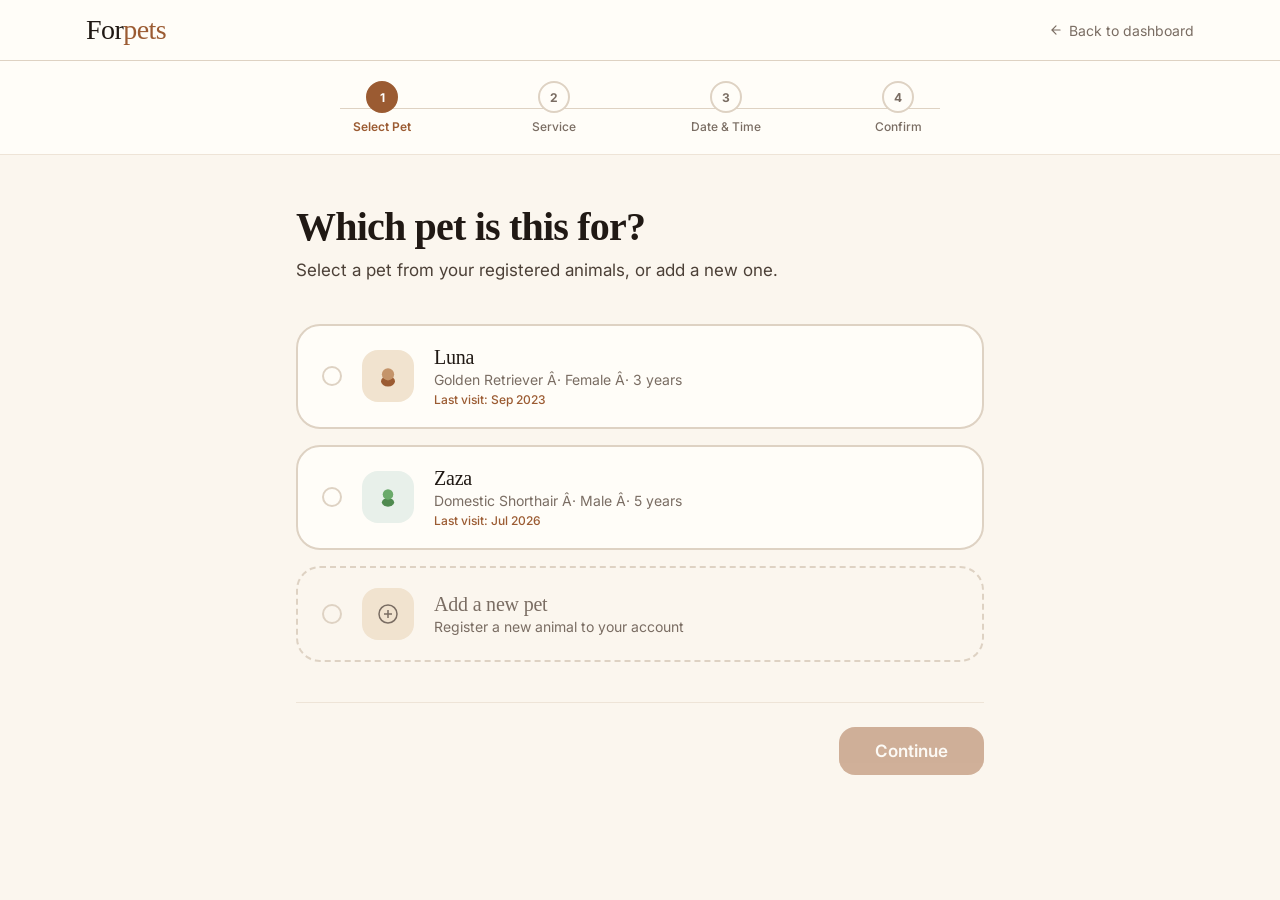
==== book-appointment.html @ e4086c1c "Initial Forpets design pulled via MCP Co-Authored-By: Claude Sonnet 4.6 <noreply@anthropic.com>" ====
﻿<!doctype html>
<html lang="en">
<head>
<meta charset="UTF-8">
<meta name="viewport" content="width=device-width, initial-scale=1.0">
<title>Book Appointment â€” Forpets</title>
<link href="https://fonts.googleapis.com/css2?family=Inter:wght@400;500;600&display=swap" rel="stylesheet">
<style>
:root {
  --bg: #fbf6ee;
  --surface: #fffdf8;
  --surface-warm: #f1e3cf;
  --fg: #201914;
  --fg-2: #4c4037;
  --muted: #7a6d63;
  --border: #ded2c3;
  --border-soft: #eee4d7;
  --accent: #9b5b32;
  --accent-on: #ffffff;
  --accent-hover: #8a4f29;
  --success: #4f8a4f;
  --warn: #c9822f;
  --font-display: Georgia, "Times New Roman", serif;
  --font-body: Inter, system-ui, sans-serif;
  --text-xs: 12px;
  --text-sm: 14px;
  --text-base: 17px;
  --text-lg: 20px;
  --text-xl: 28px;
  --radius-sm: 10px;
  --radius-md: 16px;
  --radius-lg: 24px;
  --radius-pill: 9999px;
  --space-1: 4px;
  --space-2: 8px;
  --space-3: 12px;
  --space-4: 16px;
  --space-5: 20px;
  --space-6: 24px;
  --space-8: 32px;
  --elev-raised: 0 20px 52px rgba(32,25,20,0.12);
}
*, *::before, *::after { box-sizing: border-box; margin: 0; padding: 0; }
body {
  font-family: var(--font-body);
  font-size: var(--text-base);
  color: var(--fg);
  background: var(--bg);
  min-height: 100vh;
}
/* APP NAV */
.app-nav { background: var(--surface); border-bottom: 1px solid var(--border); position: sticky; top: 0; z-index: 50; }
.nav-inner { max-width: 1180px; margin: 0 auto; padding: 0 36px; height: 60px; display: flex; align-items: center; justify-content: space-between; gap: 32px; }
.nav-logo { font-family: var(--font-display); font-size: var(--text-xl); color: var(--fg); text-decoration: none; letter-spacing: -0.02em; }
.nav-logo span { color: var(--accent); }
.nav-back { font-size: var(--text-sm); color: var(--muted); text-decoration: none; display: flex; align-items: center; gap: 6px; transition: color 150ms; }
.nav-back:hover { color: var(--accent); }

/* PROGRESS */
.progress-bar {
  background: var(--surface);
  border-bottom: 1px solid var(--border-soft);
  padding: 0;
}
.progress-inner {
  max-width: 760px;
  margin: 0 auto;
  padding: 20px 36px;
  display: flex;
  align-items: center;
  gap: 0;
  position: relative;
}
.progress-line {
  position: absolute;
  top: 50%;
  left: 80px;
  right: 80px;
  height: 1px;
  background: var(--border);
  z-index: 0;
}
.step-item {
  display: flex;
  flex-direction: column;
  align-items: center;
  gap: 6px;
  flex: 1;
  position: relative;
  z-index: 1;
}
.step-circle {
  width: 32px;
  height: 32px;
  border-radius: 50%;
  display: flex;
  align-items: center;
  justify-content: center;
  font-size: var(--text-xs);
  font-weight: 700;
  border: 2px solid var(--border);
  background: var(--surface);
  color: var(--muted);
  transition: 240ms;
}
.step-item.active .step-circle { border-color: var(--accent); background: var(--accent); color: white; }
.step-item.done .step-circle { border-color: var(--success); background: var(--success); color: white; }
.step-label { font-size: var(--text-xs); color: var(--muted); font-weight: 500; text-align: center; }
.step-item.active .step-label { color: var(--accent); font-weight: 600; }
.step-item.done .step-label { color: var(--success); }

/* MAIN */
.booking-main {
  max-width: 760px;
  margin: 0 auto;
  padding: 48px 36px 80px;
}
.step-heading {
  font-family: var(--font-display);
  font-size: clamp(26px, 3.5vw, 40px);
  color: var(--fg);
  letter-spacing: -0.02em;
  margin-bottom: var(--space-2);
}
.step-sub {
  font-size: var(--text-base);
  color: var(--fg-2);
  margin-bottom: 40px;
  line-height: 1.5;
}

/* STEP PANELS */
.step-panel { display: none; }
.step-panel.active { display: block; }

/* RADIO CARDS */
.radio-grid { display: grid; gap: var(--space-4); }
.radio-grid-2 { grid-template-columns: 1fr 1fr; }
.radio-grid-1 { grid-template-columns: 1fr; }
.radio-card {
  display: flex;
  align-items: center;
  gap: var(--space-5);
  padding: var(--space-5) var(--space-6);
  background: var(--surface);
  border: 2px solid var(--border);
  border-radius: var(--radius-lg);
  cursor: pointer;
  transition: border-color 200ms, box-shadow 200ms;
  position: relative;
}
.radio-card:hover { border-color: var(--accent); }
.radio-card.selected { border-color: var(--accent); background: rgba(155,91,50,0.04); }
.radio-card input[type="radio"] {
  position: absolute;
  opacity: 0;
  pointer-events: none;
}
.radio-indicator {
  width: 20px;
  height: 20px;
  border-radius: 50%;
  border: 2px solid var(--border);
  flex-shrink: 0;
  display: flex;
  align-items: center;
  justify-content: center;
  transition: border-color 200ms;
}
.radio-card.selected .radio-indicator { border-color: var(--accent); }
.radio-inner-dot {
  width: 10px;
  height: 10px;
  border-radius: 50%;
  background: var(--accent);
  opacity: 0;
  transition: opacity 200ms;
}
.radio-card.selected .radio-inner-dot { opacity: 1; }
.radio-card-icon {
  width: 52px;
  height: 52px;
  background: var(--surface-warm);
  border-radius: var(--radius-md);
  display: flex;
  align-items: center;
  justify-content: center;
  flex-shrink: 0;
}
.radio-card-content { flex: 1; }
.radio-card-name { font-family: var(--font-display); font-size: var(--text-lg); color: var(--fg); letter-spacing: -0.01em; margin-bottom: 2px; }
.radio-card-desc { font-size: var(--text-sm); color: var(--muted); }
.radio-card-meta { font-size: var(--text-xs); color: var(--accent); font-weight: 500; margin-top: 4px; }

/* DATE PICKER */
.date-grid {
  display: grid;
  grid-template-columns: 1fr 1fr;
  gap: 32px;
  margin-bottom: 32px;
}
.date-picker-section label {
  display: block;
  font-size: var(--text-sm);
  font-weight: 500;
  color: var(--fg-2);
  margin-bottom: var(--space-3);
}
.date-input {
  width: 100%;
  background: var(--surface);
  border: 1px solid var(--border);
  border-radius: var(--radius-sm);
  padding: 12px 16px;
  font-family: var(--font-body);
  font-size: var(--text-base);
  color: var(--fg);
  outline: none;
  transition: border-color 150ms;
}
.date-input:focus { border-color: var(--accent); box-shadow: 0 0 0 3px rgba(155,91,50,0.12); }
.time-slots-label {
  font-size: var(--text-sm);
  font-weight: 500;
  color: var(--fg-2);
  margin-bottom: var(--space-4);
}
.time-slots {
  display: grid;
  grid-template-columns: repeat(4, 1fr);
  gap: var(--space-3);
  margin-bottom: 16px;
}
.time-slot {
  padding: 10px;
  background: var(--surface);
  border: 1px solid var(--border);
  border-radius: var(--radius-sm);
  text-align: center;
  font-size: var(--text-sm);
  font-weight: 500;
  color: var(--fg-2);
  cursor: pointer;
  transition: border-color 200ms, background 200ms, color 200ms;
}
.time-slot:hover { border-color: var(--accent); color: var(--accent); }
.time-slot.selected { border-color: var(--accent); background: var(--accent); color: white; }
.time-slot.unavailable { opacity: 0.35; cursor: not-allowed; background: var(--bg); }
.availability-note {
  font-size: var(--text-xs);
  color: var(--muted);
  display: flex;
  align-items: center;
  gap: 6px;
}

/* CONFIRM */
.confirm-card {
  background: var(--surface);
  border: 1px solid var(--border);
  border-radius: var(--radius-lg);
  overflow: hidden;
  margin-bottom: 32px;
}
.confirm-header {
  background: var(--surface-warm);
  padding: 20px 28px;
  border-bottom: 1px solid var(--border-soft);
}
.confirm-header-title {
  font-family: var(--font-display);
  font-size: var(--text-xl);
  color: var(--fg);
  letter-spacing: -0.015em;
}
.confirm-rows { padding: 0; }
.confirm-row {
  display: flex;
  align-items: center;
  gap: 16px;
  padding: 16px 28px;
  border-bottom: 1px solid var(--border-soft);
}
.confirm-row:last-child { border-bottom: none; }
.confirm-row-label { font-size: var(--text-sm); color: var(--muted); min-width: 120px; }
.confirm-row-value { font-size: var(--text-sm); font-weight: 500; color: var(--fg); }
.confirm-notice {
  font-size: var(--text-sm);
  color: var(--fg-2);
  background: rgba(201,130,47,0.08);
  border: 1px solid rgba(201,130,47,0.25);
  border-radius: var(--radius-md);
  padding: var(--space-5);
  margin-bottom: 32px;
  line-height: 1.6;
}
.confirm-notice strong { color: var(--warn); }

/* ACTIONS */
.step-actions {
  display: flex;
  align-items: center;
  justify-content: space-between;
  margin-top: 40px;
  padding-top: 24px;
  border-top: 1px solid var(--border-soft);
  gap: var(--space-4);
}
.btn-back {
  font-family: var(--font-body);
  font-size: var(--text-sm);
  font-weight: 500;
  color: var(--fg-2);
  background: none;
  border: 1px solid var(--border);
  border-radius: var(--radius-md);
  padding: 12px 24px;
  cursor: pointer;
  transition: border-color 150ms, color 150ms;
}
.btn-back:hover { border-color: var(--accent); color: var(--accent); }
.btn-next {
  font-family: var(--font-body);
  font-size: var(--text-base);
  font-weight: 600;
  color: var(--accent-on);
  background: var(--accent);
  border: none;
  border-radius: var(--radius-md);
  padding: 14px 36px;
  cursor: pointer;
  transition: background 150ms;
}
.btn-next:hover { background: var(--accent-hover); }
.btn-next:disabled { opacity: 0.45; cursor: not-allowed; background: var(--accent); }

/* SUCCESS */
.success-state {
  text-align: center;
  padding: 60px 0;
}
.success-icon {
  width: 72px;
  height: 72px;
  background: rgba(79,138,79,0.12);
  border-radius: 50%;
  display: flex;
  align-items: center;
  justify-content: center;
  margin: 0 auto 24px;
  color: var(--success);
}
.success-title {
  font-family: var(--font-display);
  font-size: clamp(28px, 4vw, 44px);
  color: var(--fg);
  letter-spacing: -0.02em;
  margin-bottom: var(--space-4);
}
.success-sub { font-size: var(--text-base); color: var(--fg-2); margin-bottom: 40px; max-width: 420px; margin-left: auto; margin-right: auto; }
.success-actions { display: flex; gap: 16px; justify-content: center; flex-wrap: wrap; }
.btn-secondary { font-family: var(--font-body); font-size: var(--text-sm); font-weight: 600; color: var(--accent-on); background: var(--accent); border: none; border-radius: var(--radius-md); padding: 12px 24px; cursor: pointer; text-decoration: none; }
.btn-outline { font-family: var(--font-body); font-size: var(--text-sm); font-weight: 500; color: var(--fg); background: none; border: 1px solid var(--border); border-radius: var(--radius-md); padding: 11px 24px; cursor: pointer; text-decoration: none; }

@media (max-width: 639px) {
  .booking-main { padding: 32px 16px 64px; }
  .nav-inner { padding: 0 16px; }
  .progress-inner { padding: 16px; }
  .step-label { display: none; }
  .radio-grid-2 { grid-template-columns: 1fr; }
  .date-grid { grid-template-columns: 1fr; }
  .time-slots { grid-template-columns: repeat(3, 1fr); }
  .step-actions { flex-direction: column-reverse; }
  .btn-next, .btn-back { width: 100%; text-align: center; }
}
</style>
</head>
<body>

<nav class="app-nav">
  <div class="nav-inner">
    <a href="home.html" class="nav-logo">For<span>pets</span></a>
    <a href="dashboard-owner.html" class="nav-back">
      <svg width="14" height="14" viewBox="0 0 24 24" fill="none" stroke="currentColor" stroke-width="2" stroke-linecap="round"><path d="M19 12H5M12 5l-7 7 7 7"/></svg>
      Back to dashboard
    </a>
  </div>
</nav>

<div class="progress-bar">
  <div class="progress-inner">
    <div class="progress-line"></div>
    <div class="step-item active" id="prog-1">
      <div class="step-circle">1</div>
      <span class="step-label">Select Pet</span>
    </div>
    <div class="step-item" id="prog-2">
      <div class="step-circle">2</div>
      <span class="step-label">Service</span>
    </div>
    <div class="step-item" id="prog-3">
      <div class="step-circle">3</div>
      <span class="step-label">Date & Time</span>
    </div>
    <div class="step-item" id="prog-4">
      <div class="step-circle">4</div>
      <span class="step-label">Confirm</span>
    </div>
  </div>
</div>

<div class="booking-main">

  <!-- STEP 1: SELECT PET -->
  <div class="step-panel active" id="step-1">
    <h1 class="step-heading">Which pet is this for?</h1>
    <p class="step-sub">Select a pet from your registered animals, or add a new one.</p>
    <div class="radio-grid radio-grid-1">
      <label class="radio-card" onclick="selectCard(this, 'pet')">
        <input type="radio" name="pet" value="luna">
        <div class="radio-indicator"><div class="radio-inner-dot"></div></div>
        <div class="radio-card-icon">
          <svg width="28" height="28" viewBox="0 0 64 64" fill="none">
            <ellipse cx="32" cy="44" rx="16" ry="12" fill="#9b5b32"/>
            <circle cx="32" cy="28" r="14" fill="#c4946a"/>
          </svg>
        </div>
        <div class="radio-card-content">
          <div class="radio-card-name">Luna</div>
          <div class="radio-card-desc">Golden Retriever Â· Female Â· 3 years</div>
          <div class="radio-card-meta">Last visit: Sep 2023</div>
        </div>
      </label>
      <label class="radio-card" onclick="selectCard(this, 'pet')">
        <input type="radio" name="pet" value="zaza">
        <div class="radio-indicator"><div class="radio-inner-dot"></div></div>
        <div class="radio-card-icon" style="background:#e8f0ea;">
          <svg width="28" height="28" viewBox="0 0 64 64" fill="none">
            <ellipse cx="32" cy="44" rx="14" ry="10" fill="#4f8a4f"/>
            <circle cx="32" cy="26" r="12" fill="#6aaa6a"/>
          </svg>
        </div>
        <div class="radio-card-content">
          <div class="radio-card-name">Zaza</div>
          <div class="radio-card-desc">Domestic Shorthair Â· Male Â· 5 years</div>
          <div class="radio-card-meta">Last visit: Jul 2026</div>
        </div>
      </label>
      <label class="radio-card" style="border-style:dashed;background:var(--bg);" onclick="selectCard(this, 'pet')">
        <input type="radio" name="pet" value="new">
        <div class="radio-indicator"><div class="radio-inner-dot"></div></div>
        <div class="radio-card-icon" style="background:var(--surface-warm);">
          <svg width="24" height="24" viewBox="0 0 24 24" fill="none" stroke="var(--muted)" stroke-width="1.5"><circle cx="12" cy="12" r="9"/><path d="M12 8v8M8 12h8"/></svg>
        </div>
        <div class="radio-card-content">
          <div class="radio-card-name" style="color:var(--muted);">Add a new pet</div>
          <div class="radio-card-desc">Register a new animal to your account</div>
        </div>
      </label>
    </div>
    <div class="step-actions">
      <span></span>
      <button class="btn-next" onclick="nextStep(1)" id="btn-next-1" disabled>Continue</button>
    </div>
  </div>

  <!-- STEP 2: SERVICE -->
  <div class="step-panel" id="step-2">
    <h1 class="step-heading">What type of appointment?</h1>
    <p class="step-sub">Choose a service. For emergencies, please call us directly â€” we do not take emergency bookings online.</p>
    <div class="radio-grid radio-grid-1">
      <label class="radio-card" onclick="selectCard(this, 'service')">
        <input type="radio" name="service" value="vaccine">
        <div class="radio-indicator"><div class="radio-inner-dot"></div></div>
        <div class="radio-card-icon">
          <svg width="24" height="24" viewBox="0 0 24 24" fill="none" stroke="var(--accent)" stroke-width="1.8" stroke-linecap="round">
            <path d="M12 2v4M12 18v4M4.93 4.93l2.83 2.83M16.24 16.24l2.83 2.83M2 12h4M18 12h4"/><circle cx="12" cy="12" r="4"/>
          </svg>
        </div>
        <div class="radio-card-content">
          <div class="radio-card-name">Vaccine Appointment</div>
          <div class="radio-card-desc">Core vaccinations, boosters, and rabies renewal. Records saved to your pet's profile automatically.</div>
          <div class="radio-card-meta">Typically 20â€“30 min Â· Online booking available</div>
        </div>
      </label>
      <label class="radio-card" onclick="selectCard(this, 'service')">
        <input type="radio" name="service" value="surgery">
        <div class="radio-indicator"><div class="radio-inner-dot"></div></div>
        <div class="radio-card-icon">
          <svg width="24" height="24" viewBox="0 0 24 24" fill="none" stroke="var(--accent)" stroke-width="1.8" stroke-linecap="round">
            <path d="M19 14c1.49-1.46 3-3.21 3-5.5A5.5 5.5 0 0 0 16.5 3c-1.76 0-3 .5-4.5 2-1.5-1.5-2.74-2-4.5-2A5.5 5.5 0 0 0 2 8.5c0 2.3 1.5 4.05 3 5.5l7 7Z"/>
          </svg>
        </div>
        <div class="radio-card-content">
          <div class="radio-card-name">Surgery Consultation</div>
          <div class="radio-card-desc">Pre-operative assessment, second opinion, or elective surgery planning with our senior veterinarian.</div>
          <div class="radio-card-meta">Typically 45â€“60 min Â· Online booking available</div>
        </div>
      </label>
      <div class="radio-card" style="opacity:0.5;cursor:default;background:var(--bg);border-style:dashed;">
        <div class="radio-indicator" style="border-color:var(--border-soft)"></div>
        <div class="radio-card-icon" style="background:var(--surface-warm);">
          <svg width="24" height="24" viewBox="0 0 24 24" fill="none" stroke="var(--muted)" stroke-width="1.8"><path d="M22 16.92v3a2 2 0 0 1-2.18 2 19.79 19.79 0 0 1-8.63-3.07A19.5 19.5 0 0 1 4.15 12a19.79 19.79 0 0 1-3.07-8.67A2 2 0 0 1 3.06 2h3a2 2 0 0 1 2 1.72c.127.96.361 1.903.7 2.81a2 2 0 0 1-.45 2.11L7.09 9.91a16 16 0 0 0 6 6l1.27-1.27a2 2 0 0 1 2.11-.45c.907.339 1.85.573 2.81.7A2 2 0 0 1 21 16.92z"/></svg>
        </div>
        <div class="radio-card-content">
          <div class="radio-card-name" style="color:var(--muted)">Emergency â€” Phone Only</div>
          <div class="radio-card-desc">Emergency cases cannot be booked online. Please call +972-XX-XXX-XXXX directly.</div>
        </div>
      </div>
    </div>
    <div class="step-actions">
      <button class="btn-back" onclick="prevStep(2)">â† Back</button>
      <button class="btn-next" onclick="nextStep(2)" id="btn-next-2" disabled>Continue</button>
    </div>
  </div>

  <!-- STEP 3: DATE & TIME -->
  <div class="step-panel" id="step-3">
    <h1 class="step-heading">Choose a date and time</h1>
    <p class="step-sub">Available slots are shown in green. We're open Sundayâ€“Thursday and Saturday mornings.</p>
    <div class="date-grid">
      <div class="date-picker-section">
        <label for="appt-date">Preferred date</label>
        <input type="date" class="date-input" id="appt-date" min="2026-09-12" value="2026-09-15" onchange="updateSlots(this.value)">
      </div>
      <div class="date-picker-section">
        <label>Veterinarian preference</label>
        <select class="date-input" style="cursor:pointer;appearance:auto;">
          <option>No preference</option>
          <option>Dr. Hana Khalil</option>
          <option>Dr. Omar Barakat</option>
          <option>Dr. Laila Nassar</option>
        </select>
      </div>
    </div>
    <p class="time-slots-label">Available time slots â€” Monday, 15 Sep 2026</p>
    <div class="time-slots" id="time-slots">
      <div class="time-slot unavailable">08:00</div>
      <div class="time-slot" onclick="selectTime(this)">08:30</div>
      <div class="time-slot" onclick="selectTime(this)">09:00</div>
      <div class="time-slot unavailable">09:30</div>
      <div class="time-slot" onclick="selectTime(this)">10:00</div>
      <div class="time-slot" onclick="selectTime(this)">10:30</div>
      <div class="time-slot unavailable">11:00</div>
      <div class="time-slot" onclick="selectTime(this)">11:30</div>
      <div class="time-slot" onclick="selectTime(this)">12:00</div>
      <div class="time-slot unavailable">12:30</div>
      <div class="time-slot" onclick="selectTime(this)">14:00</div>
      <div class="time-slot" onclick="selectTime(this)">14:30</div>
      <div class="time-slot unavailable">15:00</div>
      <div class="time-slot" onclick="selectTime(this)">15:30</div>
      <div class="time-slot unavailable">16:00</div>
      <div class="time-slot" onclick="selectTime(this)">16:30</div>
    </div>
    <p class="availability-note">
      <svg width="12" height="12" viewBox="0 0 12 12" fill="none"><circle cx="6" cy="6" r="5" stroke="var(--muted)" stroke-width="1.5"/><path d="M6 4v3M6 8.5v.5" stroke="var(--muted)" stroke-width="1.5" stroke-linecap="round"/></svg>
      Grey slots are already booked. Slots shown for Dr. Hana Khalil. Select to reserve.
    </p>
    <div class="step-actions">
      <button class="btn-back" onclick="prevStep(3)">â† Back</button>
      <button class="btn-next" onclick="nextStep(3)" id="btn-next-3" disabled>Continue</button>
    </div>
  </div>

  <!-- STEP 4: CONFIRM -->
  <div class="step-panel" id="step-4">
    <h1 class="step-heading">Confirm your booking</h1>
    <p class="step-sub">Please review the details below. A confirmation will be sent to your email.</p>
    <div class="confirm-card">
      <div class="confirm-header">
        <div class="confirm-header-title" id="confirm-service-title">Vaccine Appointment</div>
      </div>
      <div class="confirm-rows">
        <div class="confirm-row"><span class="confirm-row-label">Pet</span><span class="confirm-row-value" id="confirm-pet">Luna â€” Golden Retriever</span></div>
        <div class="confirm-row"><span class="confirm-row-label">Service</span><span class="confirm-row-value" id="confirm-service">Vaccine Appointment</span></div>
        <div class="confirm-row"><span class="confirm-row-label">Date</span><span class="confirm-row-value" id="confirm-date">Monday, 15 Sep 2026</span></div>
        <div class="confirm-row"><span class="confirm-row-label">Time</span><span class="confirm-row-value" id="confirm-time">â€”</span></div>
        <div class="confirm-row"><span class="confirm-row-label">Veterinarian</span><span class="confirm-row-value">Dr. Hana Khalil</span></div>
        <div class="confirm-row"><span class="confirm-row-label">Clinic</span><span class="confirm-row-value">Forpets Veterinary Clinic, Dabburiya</span></div>
      </div>
    </div>
    <div class="confirm-notice">
      <strong>Cancellation policy:</strong> Please cancel or reschedule at least 24 hours before your appointment. For same-day changes, call the clinic directly.
    </div>
    <div class="step-actions">
      <button class="btn-back" onclick="prevStep(4)">â† Back</button>
      <button class="btn-next" onclick="confirmBooking()">Confirm Appointment</button>
    </div>
  </div>

  <!-- SUCCESS -->
  <div class="step-panel" id="step-success">
    <div class="success-state">
      <div class="success-icon">
        <svg width="36" height="36" viewBox="0 0 24 24" fill="none" stroke="currentColor" stroke-width="2" stroke-linecap="round"><path d="M9 12l2 2 4-4"/><circle cx="12" cy="12" r="9"/></svg>
      </div>
      <h1 class="success-title">You're booked!</h1>
      <p class="success-sub">Your appointment has been confirmed. A reminder will be sent to your email 24 hours before.</p>
      <div class="success-actions">
        <a href="dashboard-owner.html" class="btn-secondary">Back to Dashboard</a>
        <a href="pet-profile.html" class="btn-outline">View Luna's Profile</a>
      </div>
    </div>
  </div>

</div>

<script>
let currentStep = 1;
const selections = { pet: null, service: null, time: null };

function selectCard(el, type) {
  el.closest('.radio-grid').querySelectorAll('.radio-card').forEach(c => c.classList.remove('selected'));
  el.classList.add('selected');
  const radio = el.querySelector('input[type="radio"]');
  if (radio) radio.checked = true;
  selections[type] = radio ? radio.value : type;
  const btnId = type === 'pet' ? 'btn-next-1' : 'btn-next-2';
  const btn = document.getElementById(btnId);
  if (btn) btn.disabled = false;
  updateConfirm();
}

function selectTime(el) {
  document.querySelectorAll('.time-slot.selected').forEach(t => t.classList.remove('selected'));
  el.classList.add('selected');
  selections.time = el.textContent.trim();
  document.getElementById('btn-next-3').disabled = false;
  updateConfirm();
}

function updateConfirm() {
  const petNames = { luna: 'Luna â€” Golden Retriever', zaza: 'Zaza â€” Domestic Shorthair', new: 'New pet' };
  const serviceNames = { vaccine: 'Vaccine Appointment', surgery: 'Surgery Consultation' };
  if (selections.pet && document.getElementById('confirm-pet')) {
    document.getElementById('confirm-pet').textContent = petNames[selections.pet] || selections.pet;
  }
  if (selections.service) {
    const sn = serviceNames[selections.service] || selections.service;
    document.getElementById('confirm-service').textContent = sn;
    document.getElementById('confirm-service-title').textContent = sn;
  }
  if (selections.time) {
    document.getElementById('confirm-time').textContent = selections.time;
  }
}

function nextStep(from) {
  document.getElementById('step-' + from).classList.remove('active');
  document.getElementById('prog-' + from).classList.remove('active');
  document.getElementById('prog-' + from).classList.add('done');
  const to = from + 1;
  document.getElementById('step-' + to).classList.add('active');
  document.getElementById('prog-' + to).classList.add('active');
  currentStep = to;
  window.scrollTo({ top: 0, behavior: 'smooth' });
}

function prevStep(from) {
  document.getElementById('step-' + from).classList.remove('active');
  document.getElementById('prog-' + from).classList.remove('active');
  const to = from - 1;
  document.getElementById('step-' + to).classList.add('active');
  document.getElementById('prog-' + to).classList.remove('done');
  document.getElementById('prog-' + to).classList.add('active');
  currentStep = to;
  window.scrollTo({ top: 0, behavior: 'smooth' });
}

function confirmBooking() {
  document.getElementById('step-4').classList.remove('active');
  document.getElementById('step-success').classList.add('active');
  document.querySelectorAll('.step-item').forEach(s => { s.classList.remove('active'); s.classList.add('done'); });
  window.scrollTo({ top: 0, behavior: 'smooth' });
}

function updateSlots(val) {
  const dayNames = ['Sunday','Monday','Tuesday','Wednesday','Thursday','Friday','Saturday'];
  const d = new Date(val + 'T12:00:00');
  const label = dayNames[d.getDay()] + ', ' + val.replace(/-/g, ' ').replace(/^(\d{4}) (\d{2}) (\d{2})$/, (_, y, m, d2) => {
    const months = ['Jan','Feb','Mar','Apr','May','Jun','Jul','Aug','Sep','Oct','Nov','Dec'];
    return d2 + ' ' + months[parseInt(m)-1] + ' ' + y;
  });
  document.querySelector('.time-slots-label').textContent = 'Available time slots â€” ' + label;
  document.querySelectorAll('.time-slot.selected').forEach(t => t.classList.remove('selected'));
  selections.time = null;
  document.getElementById('btn-next-3').disabled = true;
}
</script>
</body>
</html>
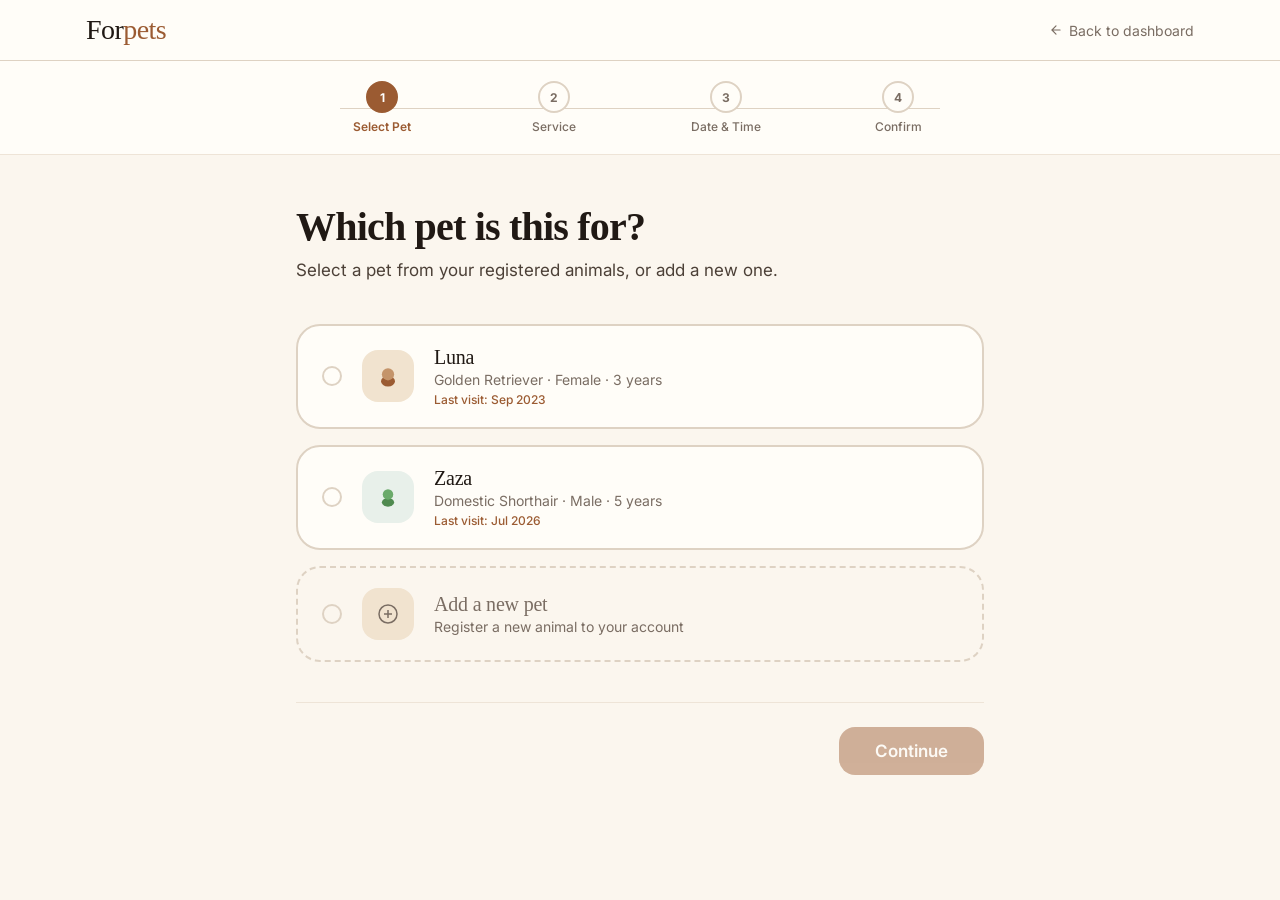
==== commit 82356cc4: "Fix UTF-8 mojibake in all seven HTML files Multi-byte characters (em-dash, middle dot, bullet, ellip" ====
--- a/book-appointment.html
+++ b/book-appointment.html
@@ -1,58 +1,13 @@
-﻿<!doctype html>
+<!doctype html>
 <html lang="en">
 <head>
 <meta charset="UTF-8">
 <meta name="viewport" content="width=device-width, initial-scale=1.0">
-<title>Book Appointment â€” Forpets</title>
+<title>Book Appointment — Forpets</title>
 <link href="https://fonts.googleapis.com/css2?family=Inter:wght@400;500;600&display=swap" rel="stylesheet">
+<link rel="stylesheet" href="css/style.css">
 <style>
-:root {
-  --bg: #fbf6ee;
-  --surface: #fffdf8;
-  --surface-warm: #f1e3cf;
-  --fg: #201914;
-  --fg-2: #4c4037;
-  --muted: #7a6d63;
-  --border: #ded2c3;
-  --border-soft: #eee4d7;
-  --accent: #9b5b32;
-  --accent-on: #ffffff;
-  --accent-hover: #8a4f29;
-  --success: #4f8a4f;
-  --warn: #c9822f;
-  --font-display: Georgia, "Times New Roman", serif;
-  --font-body: Inter, system-ui, sans-serif;
-  --text-xs: 12px;
-  --text-sm: 14px;
-  --text-base: 17px;
-  --text-lg: 20px;
-  --text-xl: 28px;
-  --radius-sm: 10px;
-  --radius-md: 16px;
-  --radius-lg: 24px;
-  --radius-pill: 9999px;
-  --space-1: 4px;
-  --space-2: 8px;
-  --space-3: 12px;
-  --space-4: 16px;
-  --space-5: 20px;
-  --space-6: 24px;
-  --space-8: 32px;
-  --elev-raised: 0 20px 52px rgba(32,25,20,0.12);
-}
-*, *::before, *::after { box-sizing: border-box; margin: 0; padding: 0; }
-body {
-  font-family: var(--font-body);
-  font-size: var(--text-base);
-  color: var(--fg);
-  background: var(--bg);
-  min-height: 100vh;
-}
 /* APP NAV */
-.app-nav { background: var(--surface); border-bottom: 1px solid var(--border); position: sticky; top: 0; z-index: 50; }
-.nav-inner { max-width: 1180px; margin: 0 auto; padding: 0 36px; height: 60px; display: flex; align-items: center; justify-content: space-between; gap: 32px; }
-.nav-logo { font-family: var(--font-display); font-size: var(--text-xl); color: var(--fg); text-decoration: none; letter-spacing: -0.02em; }
-.nav-logo span { color: var(--accent); }
 .nav-back { font-size: var(--text-sm); color: var(--muted); text-decoration: none; display: flex; align-items: center; gap: 6px; transition: color 150ms; }
 .nav-back:hover { color: var(--accent); }
 
@@ -364,7 +319,6 @@
 
 @media (max-width: 639px) {
   .booking-main { padding: 32px 16px 64px; }
-  .nav-inner { padding: 0 16px; }
   .progress-inner { padding: 16px; }
   .step-label { display: none; }
   .radio-grid-2 { grid-template-columns: 1fr; }
@@ -427,7 +381,7 @@
         </div>
         <div class="radio-card-content">
           <div class="radio-card-name">Luna</div>
-          <div class="radio-card-desc">Golden Retriever Â· Female Â· 3 years</div>
+          <div class="radio-card-desc">Golden Retriever · Female · 3 years</div>
           <div class="radio-card-meta">Last visit: Sep 2023</div>
         </div>
       </label>
@@ -442,7 +396,7 @@
         </div>
         <div class="radio-card-content">
           <div class="radio-card-name">Zaza</div>
-          <div class="radio-card-desc">Domestic Shorthair Â· Male Â· 5 years</div>
+          <div class="radio-card-desc">Domestic Shorthair · Male · 5 years</div>
           <div class="radio-card-meta">Last visit: Jul 2026</div>
         </div>
       </label>
@@ -467,7 +421,7 @@
   <!-- STEP 2: SERVICE -->
   <div class="step-panel" id="step-2">
     <h1 class="step-heading">What type of appointment?</h1>
-    <p class="step-sub">Choose a service. For emergencies, please call us directly â€” we do not take emergency bookings online.</p>
+    <p class="step-sub">Choose a service. For emergencies, please call us directly — we do not take emergency bookings online.</p>
     <div class="radio-grid radio-grid-1">
       <label class="radio-card" onclick="selectCard(this, 'service')">
         <input type="radio" name="service" value="vaccine">
@@ -480,7 +434,7 @@
         <div class="radio-card-content">
           <div class="radio-card-name">Vaccine Appointment</div>
           <div class="radio-card-desc">Core vaccinations, boosters, and rabies renewal. Records saved to your pet's profile automatically.</div>
-          <div class="radio-card-meta">Typically 20â€“30 min Â· Online booking available</div>
+          <div class="radio-card-meta">Typically 20–30 min · Online booking available</div>
         </div>
       </label>
       <label class="radio-card" onclick="selectCard(this, 'service')">
@@ -494,7 +448,7 @@
         <div class="radio-card-content">
           <div class="radio-card-name">Surgery Consultation</div>
           <div class="radio-card-desc">Pre-operative assessment, second opinion, or elective surgery planning with our senior veterinarian.</div>
-          <div class="radio-card-meta">Typically 45â€“60 min Â· Online booking available</div>
+          <div class="radio-card-meta">Typically 45–60 min · Online booking available</div>
         </div>
       </label>
       <div class="radio-card" style="opacity:0.5;cursor:default;background:var(--bg);border-style:dashed;">
@@ -503,13 +457,13 @@
           <svg width="24" height="24" viewBox="0 0 24 24" fill="none" stroke="var(--muted)" stroke-width="1.8"><path d="M22 16.92v3a2 2 0 0 1-2.18 2 19.79 19.79 0 0 1-8.63-3.07A19.5 19.5 0 0 1 4.15 12a19.79 19.79 0 0 1-3.07-8.67A2 2 0 0 1 3.06 2h3a2 2 0 0 1 2 1.72c.127.96.361 1.903.7 2.81a2 2 0 0 1-.45 2.11L7.09 9.91a16 16 0 0 0 6 6l1.27-1.27a2 2 0 0 1 2.11-.45c.907.339 1.85.573 2.81.7A2 2 0 0 1 21 16.92z"/></svg>
         </div>
         <div class="radio-card-content">
-          <div class="radio-card-name" style="color:var(--muted)">Emergency â€” Phone Only</div>
+          <div class="radio-card-name" style="color:var(--muted)">Emergency — Phone Only</div>
           <div class="radio-card-desc">Emergency cases cannot be booked online. Please call +972-XX-XXX-XXXX directly.</div>
         </div>
       </div>
     </div>
     <div class="step-actions">
-      <button class="btn-back" onclick="prevStep(2)">â† Back</button>
+      <button class="btn-back" onclick="prevStep(2)">← Back</button>
       <button class="btn-next" onclick="nextStep(2)" id="btn-next-2" disabled>Continue</button>
     </div>
   </div>
@@ -517,7 +471,7 @@
   <!-- STEP 3: DATE & TIME -->
   <div class="step-panel" id="step-3">
     <h1 class="step-heading">Choose a date and time</h1>
-    <p class="step-sub">Available slots are shown in green. We're open Sundayâ€“Thursday and Saturday mornings.</p>
+    <p class="step-sub">Available slots are shown in green. We're open Sunday–Thursday and Saturday mornings.</p>
     <div class="date-grid">
       <div class="date-picker-section">
         <label for="appt-date">Preferred date</label>
@@ -533,7 +487,7 @@
         </select>
       </div>
     </div>
-    <p class="time-slots-label">Available time slots â€” Monday, 15 Sep 2026</p>
+    <p class="time-slots-label">Available time slots — Monday, 15 Sep 2026</p>
     <div class="time-slots" id="time-slots">
       <div class="time-slot unavailable">08:00</div>
       <div class="time-slot" onclick="selectTime(this)">08:30</div>
@@ -557,7 +511,7 @@
       Grey slots are already booked. Slots shown for Dr. Hana Khalil. Select to reserve.
     </p>
     <div class="step-actions">
-      <button class="btn-back" onclick="prevStep(3)">â† Back</button>
+      <button class="btn-back" onclick="prevStep(3)">← Back</button>
       <button class="btn-next" onclick="nextStep(3)" id="btn-next-3" disabled>Continue</button>
     </div>
   </div>
@@ -571,10 +525,10 @@
         <div class="confirm-header-title" id="confirm-service-title">Vaccine Appointment</div>
       </div>
       <div class="confirm-rows">
-        <div class="confirm-row"><span class="confirm-row-label">Pet</span><span class="confirm-row-value" id="confirm-pet">Luna â€” Golden Retriever</span></div>
+        <div class="confirm-row"><span class="confirm-row-label">Pet</span><span class="confirm-row-value" id="confirm-pet">Luna — Golden Retriever</span></div>
         <div class="confirm-row"><span class="confirm-row-label">Service</span><span class="confirm-row-value" id="confirm-service">Vaccine Appointment</span></div>
         <div class="confirm-row"><span class="confirm-row-label">Date</span><span class="confirm-row-value" id="confirm-date">Monday, 15 Sep 2026</span></div>
-        <div class="confirm-row"><span class="confirm-row-label">Time</span><span class="confirm-row-value" id="confirm-time">â€”</span></div>
+        <div class="confirm-row"><span class="confirm-row-label">Time</span><span class="confirm-row-value" id="confirm-time">—</span></div>
         <div class="confirm-row"><span class="confirm-row-label">Veterinarian</span><span class="confirm-row-value">Dr. Hana Khalil</span></div>
         <div class="confirm-row"><span class="confirm-row-label">Clinic</span><span class="confirm-row-value">Forpets Veterinary Clinic, Dabburiya</span></div>
       </div>
@@ -583,7 +537,7 @@
       <strong>Cancellation policy:</strong> Please cancel or reschedule at least 24 hours before your appointment. For same-day changes, call the clinic directly.
     </div>
     <div class="step-actions">
-      <button class="btn-back" onclick="prevStep(4)">â† Back</button>
+      <button class="btn-back" onclick="prevStep(4)">← Back</button>
       <button class="btn-next" onclick="confirmBooking()">Confirm Appointment</button>
     </div>
   </div>
@@ -630,7 +584,7 @@
 }
 
 function updateConfirm() {
-  const petNames = { luna: 'Luna â€” Golden Retriever', zaza: 'Zaza â€” Domestic Shorthair', new: 'New pet' };
+  const petNames = { luna: 'Luna — Golden Retriever', zaza: 'Zaza — Domestic Shorthair', new: 'New pet' };
   const serviceNames = { vaccine: 'Vaccine Appointment', surgery: 'Surgery Consultation' };
   if (selections.pet && document.getElementById('confirm-pet')) {
     document.getElementById('confirm-pet').textContent = petNames[selections.pet] || selections.pet;
@@ -681,7 +635,7 @@
     const months = ['Jan','Feb','Mar','Apr','May','Jun','Jul','Aug','Sep','Oct','Nov','Dec'];
     return d2 + ' ' + months[parseInt(m)-1] + ' ' + y;
   });
-  document.querySelector('.time-slots-label').textContent = 'Available time slots â€” ' + label;
+  document.querySelector('.time-slots-label').textContent = 'Available time slots — ' + label;
   document.querySelectorAll('.time-slot.selected').forEach(t => t.classList.remove('selected'));
   selections.time = null;
   document.getElementById('btn-next-3').disabled = true;
--- a/css/style.css
+++ b/css/style.css
@@ -0,0 +1,208 @@
+/* =============================================
+   Forpets Veterinary Clinic — Shared Stylesheet
+   ============================================= */
+
+/* DESIGN TOKENS */
+:root {
+  --bg: #fbf6ee;
+  --surface: #fffdf8;
+  --surface-warm: #f1e3cf;
+  --fg: #201914;
+  --fg-2: #4c4037;
+  --muted: #7a6d63;
+  --meta: #9b5b32;
+  --border: #ded2c3;
+  --border-soft: #eee4d7;
+  --accent: #9b5b32;
+  --accent-on: #ffffff;
+  --accent-hover: #8a4f29;
+  --success: #4f8a4f;
+  --warn: #c9822f;
+  --danger: #b33a3a;
+  --font-display: Georgia, "Times New Roman", serif;
+  --font-body: Inter, system-ui, sans-serif;
+  --text-xs: 12px;
+  --text-sm: 14px;
+  --text-base: 17px;
+  --text-lg: 20px;
+  --text-xl: 28px;
+  --text-2xl: 42px;
+  --text-3xl: 64px;
+  --text-4xl: 88px;
+  --leading-body: 1.62;
+  --radius-sm: 10px;
+  --radius-md: 16px;
+  --radius-lg: 24px;
+  --radius-pill: 9999px;
+  --space-1: 4px;
+  --space-2: 8px;
+  --space-3: 12px;
+  --space-4: 16px;
+  --space-5: 20px;
+  --space-6: 24px;
+  --space-8: 32px;
+  --space-12: 48px;
+  --elev-raised: 0 20px 52px rgba(32,25,20,0.12);
+  --container-max: 1180px;
+  --container-gutter: 36px;
+}
+
+/* RESET */
+*, *::before, *::after { box-sizing: border-box; margin: 0; padding: 0; }
+
+/* BODY BASE */
+body {
+  font-family: var(--font-body);
+  font-size: var(--text-base);
+  color: var(--fg);
+  background: var(--bg);
+  min-height: 100vh;
+}
+
+/* NAV LOGO */
+.nav-logo {
+  font-family: var(--font-display);
+  font-size: var(--text-xl);
+  color: var(--fg);
+  text-decoration: none;
+  letter-spacing: -0.02em;
+}
+.nav-logo span { color: var(--accent); }
+
+/* NAV INNER */
+.nav-inner {
+  max-width: var(--container-max);
+  margin: 0 auto;
+  padding: 0 var(--container-gutter);
+  height: 60px;
+  display: flex;
+  align-items: center;
+  justify-content: space-between;
+  gap: 32px;
+}
+
+/* APP NAV (light — authenticated screens) */
+.app-nav {
+  background: var(--surface);
+  border-bottom: 1px solid var(--border);
+  position: sticky;
+  top: 0;
+  z-index: 50;
+}
+
+/* BUTTONS */
+.btn-primary {
+  font-family: var(--font-body);
+  font-size: var(--text-sm);
+  font-weight: 600;
+  color: var(--accent-on);
+  background: var(--accent);
+  border: none;
+  border-radius: var(--radius-md);
+  padding: 12px var(--space-6);
+  cursor: pointer;
+  text-decoration: none;
+  transition: background 150ms;
+  white-space: nowrap;
+}
+.btn-primary:hover { background: var(--accent-hover); }
+
+.btn-ghost {
+  font-family: var(--font-body);
+  font-size: var(--text-sm);
+  font-weight: 500;
+  color: var(--fg);
+  background: none;
+  border: 1px solid var(--border);
+  border-radius: var(--radius-md);
+  padding: 11px var(--space-5);
+  cursor: pointer;
+  text-decoration: none;
+  transition: border-color 150ms, color 150ms;
+  white-space: nowrap;
+}
+.btn-ghost:hover { border-color: var(--accent); color: var(--accent); }
+
+/* PAGE CONTAINER */
+.page {
+  max-width: var(--container-max);
+  margin: 0 auto;
+  padding: 48px var(--container-gutter) 80px;
+}
+
+/* DATA TABLE */
+.data-table {
+  width: 100%;
+  border-collapse: collapse;
+  background: var(--surface);
+  border: 1px solid var(--border);
+  border-radius: var(--radius-lg);
+  overflow: hidden;
+}
+.data-table th {
+  text-align: left;
+  font-size: var(--text-xs);
+  font-weight: 600;
+  letter-spacing: 0.06em;
+  text-transform: uppercase;
+  color: var(--muted);
+  padding: 14px 20px;
+  background: var(--bg);
+  border-bottom: 1px solid var(--border-soft);
+}
+.data-table td {
+  padding: 14px 20px;
+  border-bottom: 1px solid var(--border-soft);
+  font-size: var(--text-sm);
+  color: var(--fg-2);
+  vertical-align: middle;
+}
+.data-table tr:last-child td { border-bottom: none; }
+.data-table tr:hover td { background: rgba(155,91,50,0.025); }
+
+/* STATUS / TAG PILLS */
+.tag {
+  display: inline-block;
+  font-size: var(--text-xs);
+  font-weight: 600;
+  border-radius: var(--radius-pill);
+  padding: 4px 12px;
+}
+.tag-confirmed  { background: rgba(79,138,79,0.12);  color: var(--success); }
+.tag-in-progress{ background: rgba(155,91,50,0.12);  color: var(--accent); }
+.tag-pending    { background: rgba(201,130,47,0.12); color: var(--warn); }
+.tag-done       { background: rgba(32,25,20,0.07);   color: var(--muted); }
+
+.status-badge {
+  display: inline-block;
+  font-size: var(--text-xs);
+  font-weight: 600;
+  border-radius: var(--radius-pill);
+  padding: 4px 12px;
+}
+.status-confirmed { background: rgba(79,138,79,0.12);  color: var(--success); }
+.status-pending   { background: rgba(201,130,47,0.12); color: var(--warn); }
+
+/* AVATAR */
+.avatar {
+  width: 36px;
+  height: 36px;
+  background: var(--surface-warm);
+  border-radius: 50%;
+  display: flex;
+  align-items: center;
+  justify-content: center;
+  font-size: var(--text-sm);
+  font-weight: 600;
+  color: var(--accent);
+  border: 1px solid var(--border);
+  flex-shrink: 0;
+}
+
+/* MOBILE BASELINE */
+@media (max-width: 767px) {
+  :root { --container-gutter: 16px; }
+  .nav-inner { padding: 0 16px; }
+  .page { padding: 24px 16px 64px; }
+  .nav-menu { display: none; }
+}
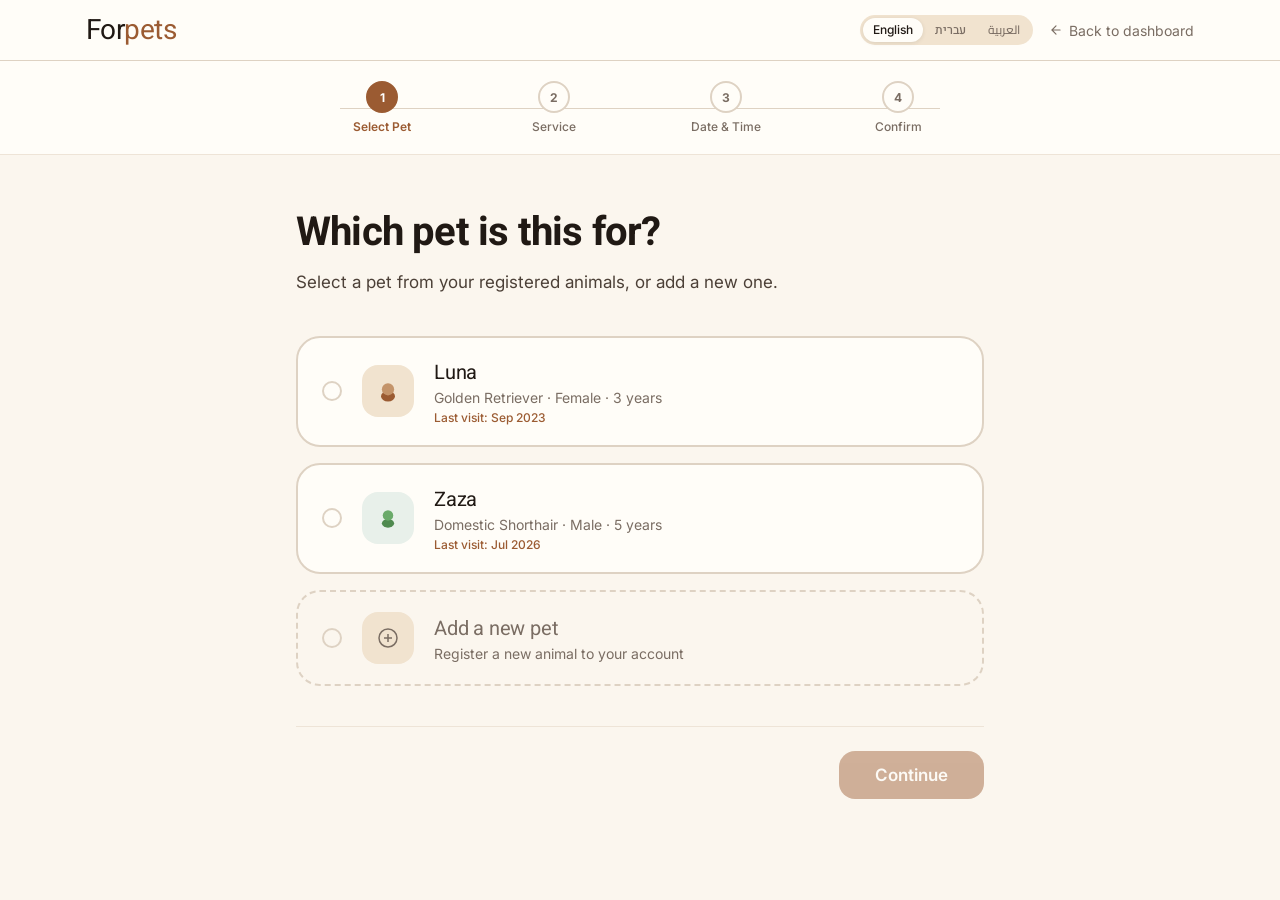
==== commit 9ff027f7: "feat(i18n): Stage 2 — wire data-i18n across all 6 remaining screens Apply data-i18n / data-i18n-plac" ====
--- a/book-appointment.html
+++ b/book-appointment.html
@@ -1,10 +1,11 @@
 <!doctype html>
-<html lang="en">
+<html lang="en" dir="ltr">
 <head>
+<script>(function(){var l=localStorage.getItem('fp-lang');if(l==='he'||l==='ar'){document.documentElement.dir='rtl';document.documentElement.lang=l;}})();</script>
 <meta charset="UTF-8">
 <meta name="viewport" content="width=device-width, initial-scale=1.0">
-<title>Book Appointment — Forpets</title>
-<link href="https://fonts.googleapis.com/css2?family=Inter:wght@400;500;600&display=swap" rel="stylesheet">
+<title data-i18n="booking.page.title">Book Appointment — Forpets</title>
+<link href="https://fonts.googleapis.com/css2?family=Inter:wght@400;500;600&family=Heebo:wght@400;500;600&family=Cairo:wght@400;500;600&display=swap" rel="stylesheet">
 <link rel="stylesheet" href="css/style.css">
 <style>
 /* APP NAV */
@@ -334,10 +335,17 @@
 <nav class="app-nav">
   <div class="nav-inner">
     <a href="home.html" class="nav-logo">For<span>pets</span></a>
-    <a href="dashboard-owner.html" class="nav-back">
-      <svg width="14" height="14" viewBox="0 0 24 24" fill="none" stroke="currentColor" stroke-width="2" stroke-linecap="round"><path d="M19 12H5M12 5l-7 7 7 7"/></svg>
-      Back to dashboard
-    </a>
+    <div style="display:flex;align-items:center;gap:16px;">
+      <div class="lang-toggle" role="group" aria-label="Language">
+        <button class="lang-btn active" data-lang="en">English</button>
+        <button class="lang-btn" data-lang="he">עברית</button>
+        <button class="lang-btn" data-lang="ar">العربية</button>
+      </div>
+      <a href="dashboard-owner.html" class="nav-back">
+        <svg width="14" height="14" viewBox="0 0 24 24" fill="none" stroke="currentColor" stroke-width="2" stroke-linecap="round"><path d="M19 12H5M12 5l-7 7 7 7"/></svg>
+        <span data-i18n="booking.nav.back">Back to dashboard</span>
+      </a>
+    </div>
   </div>
 </nav>
 
@@ -346,19 +354,19 @@
     <div class="progress-line"></div>
     <div class="step-item active" id="prog-1">
       <div class="step-circle">1</div>
-      <span class="step-label">Select Pet</span>
+      <span class="step-label" data-i18n="booking.progress.selectPet">Select Pet</span>
     </div>
     <div class="step-item" id="prog-2">
       <div class="step-circle">2</div>
-      <span class="step-label">Service</span>
+      <span class="step-label" data-i18n="booking.progress.service">Service</span>
     </div>
     <div class="step-item" id="prog-3">
       <div class="step-circle">3</div>
-      <span class="step-label">Date & Time</span>
+      <span class="step-label" data-i18n="booking.progress.dateTime">Date &amp; Time</span>
     </div>
     <div class="step-item" id="prog-4">
       <div class="step-circle">4</div>
-      <span class="step-label">Confirm</span>
+      <span class="step-label" data-i18n="booking.progress.confirm">Confirm</span>
     </div>
   </div>
 </div>
@@ -367,8 +375,8 @@
 
   <!-- STEP 1: SELECT PET -->
   <div class="step-panel active" id="step-1">
-    <h1 class="step-heading">Which pet is this for?</h1>
-    <p class="step-sub">Select a pet from your registered animals, or add a new one.</p>
+    <h1 class="step-heading" data-i18n="booking.step1.heading">Which pet is this for?</h1>
+    <p class="step-sub" data-i18n="booking.step1.sub">Select a pet from your registered animals, or add a new one.</p>
     <div class="radio-grid radio-grid-1">
       <label class="radio-card" onclick="selectCard(this, 'pet')">
         <input type="radio" name="pet" value="luna">
@@ -381,8 +389,8 @@
         </div>
         <div class="radio-card-content">
           <div class="radio-card-name">Luna</div>
-          <div class="radio-card-desc">Golden Retriever · Female · 3 years</div>
-          <div class="radio-card-meta">Last visit: Sep 2023</div>
+          <div class="radio-card-desc" data-i18n="booking.step1.lunaDesc">Golden Retriever · Female · 3 years</div>
+          <div class="radio-card-meta" data-i18n="booking.step1.lunaLastVisit">Last visit: Sep 2023</div>
         </div>
       </label>
       <label class="radio-card" onclick="selectCard(this, 'pet')">
@@ -396,8 +404,8 @@
         </div>
         <div class="radio-card-content">
           <div class="radio-card-name">Zaza</div>
-          <div class="radio-card-desc">Domestic Shorthair · Male · 5 years</div>
-          <div class="radio-card-meta">Last visit: Jul 2026</div>
+          <div class="radio-card-desc" data-i18n="booking.step1.zazaDesc">Domestic Shorthair · Male · 5 years</div>
+          <div class="radio-card-meta" data-i18n="booking.step1.zazaLastVisit">Last visit: Jul 2026</div>
         </div>
       </label>
       <label class="radio-card" style="border-style:dashed;background:var(--bg);" onclick="selectCard(this, 'pet')">
@@ -407,21 +415,21 @@
           <svg width="24" height="24" viewBox="0 0 24 24" fill="none" stroke="var(--muted)" stroke-width="1.5"><circle cx="12" cy="12" r="9"/><path d="M12 8v8M8 12h8"/></svg>
         </div>
         <div class="radio-card-content">
-          <div class="radio-card-name" style="color:var(--muted);">Add a new pet</div>
-          <div class="radio-card-desc">Register a new animal to your account</div>
+          <div class="radio-card-name" style="color:var(--muted);" data-i18n="booking.step1.addPetName">Add a new pet</div>
+          <div class="radio-card-desc" data-i18n="booking.step1.addPetDesc">Register a new animal to your account</div>
         </div>
       </label>
     </div>
     <div class="step-actions">
       <span></span>
-      <button class="btn-next" onclick="nextStep(1)" id="btn-next-1" disabled>Continue</button>
+      <button class="btn-next" onclick="nextStep(1)" id="btn-next-1" disabled data-i18n="booking.continue">Continue</button>
     </div>
   </div>
 
   <!-- STEP 2: SERVICE -->
   <div class="step-panel" id="step-2">
-    <h1 class="step-heading">What type of appointment?</h1>
-    <p class="step-sub">Choose a service. For emergencies, please call us directly — we do not take emergency bookings online.</p>
+    <h1 class="step-heading" data-i18n="booking.step2.heading">What type of appointment?</h1>
+    <p class="step-sub" data-i18n="booking.step2.sub">Choose a service. For emergencies, please call us directly — we do not take emergency bookings online.</p>
     <div class="radio-grid radio-grid-1">
       <label class="radio-card" onclick="selectCard(this, 'service')">
         <input type="radio" name="service" value="vaccine">
@@ -432,9 +440,9 @@
           </svg>
         </div>
         <div class="radio-card-content">
-          <div class="radio-card-name">Vaccine Appointment</div>
-          <div class="radio-card-desc">Core vaccinations, boosters, and rabies renewal. Records saved to your pet's profile automatically.</div>
-          <div class="radio-card-meta">Typically 20–30 min · Online booking available</div>
+          <div class="radio-card-name" data-i18n="booking.step2.vaccineTitle">Vaccine Appointment</div>
+          <div class="radio-card-desc" data-i18n="booking.step2.vaccineDesc">Core vaccinations, boosters, and rabies renewal. Records saved to your pet's profile automatically.</div>
+          <div class="radio-card-meta" data-i18n="booking.step2.vaccineMeta">Typically 20–30 min · Online booking available</div>
         </div>
       </label>
       <label class="radio-card" onclick="selectCard(this, 'service')">
@@ -446,9 +454,9 @@
           </svg>
         </div>
         <div class="radio-card-content">
-          <div class="radio-card-name">Surgery Consultation</div>
-          <div class="radio-card-desc">Pre-operative assessment, second opinion, or elective surgery planning with our senior veterinarian.</div>
-          <div class="radio-card-meta">Typically 45–60 min · Online booking available</div>
+          <div class="radio-card-name" data-i18n="booking.step2.surgeryTitle">Surgery Consultation</div>
+          <div class="radio-card-desc" data-i18n="booking.step2.surgeryDesc">Pre-operative assessment, second opinion, or elective surgery planning with our senior veterinarian.</div>
+          <div class="radio-card-meta" data-i18n="booking.step2.surgeryMeta">Typically 45–60 min · Online booking available</div>
         </div>
       </label>
       <div class="radio-card" style="opacity:0.5;cursor:default;background:var(--bg);border-style:dashed;">
@@ -457,30 +465,30 @@
           <svg width="24" height="24" viewBox="0 0 24 24" fill="none" stroke="var(--muted)" stroke-width="1.8"><path d="M22 16.92v3a2 2 0 0 1-2.18 2 19.79 19.79 0 0 1-8.63-3.07A19.5 19.5 0 0 1 4.15 12a19.79 19.79 0 0 1-3.07-8.67A2 2 0 0 1 3.06 2h3a2 2 0 0 1 2 1.72c.127.96.361 1.903.7 2.81a2 2 0 0 1-.45 2.11L7.09 9.91a16 16 0 0 0 6 6l1.27-1.27a2 2 0 0 1 2.11-.45c.907.339 1.85.573 2.81.7A2 2 0 0 1 21 16.92z"/></svg>
         </div>
         <div class="radio-card-content">
-          <div class="radio-card-name" style="color:var(--muted)">Emergency — Phone Only</div>
-          <div class="radio-card-desc">Emergency cases cannot be booked online. Please call +972-XX-XXX-XXXX directly.</div>
+          <div class="radio-card-name" style="color:var(--muted)" data-i18n="booking.step2.emergencyTitle">Emergency — Phone Only</div>
+          <div class="radio-card-desc" data-i18n="booking.step2.emergencyDesc">Emergency cases cannot be booked online. Please call +972-XX-XXX-XXXX directly.</div>
         </div>
       </div>
     </div>
     <div class="step-actions">
-      <button class="btn-back" onclick="prevStep(2)">← Back</button>
-      <button class="btn-next" onclick="nextStep(2)" id="btn-next-2" disabled>Continue</button>
+      <button class="btn-back" onclick="prevStep(2)" data-i18n="booking.back">← Back</button>
+      <button class="btn-next" onclick="nextStep(2)" id="btn-next-2" disabled data-i18n="booking.continue">Continue</button>
     </div>
   </div>
 
   <!-- STEP 3: DATE & TIME -->
   <div class="step-panel" id="step-3">
-    <h1 class="step-heading">Choose a date and time</h1>
-    <p class="step-sub">Available slots are shown in green. We're open Sunday–Thursday and Saturday mornings.</p>
+    <h1 class="step-heading" data-i18n="booking.step3.heading">Choose a date and time</h1>
+    <p class="step-sub" data-i18n="booking.step3.sub">Available slots are shown in green. We're open Sunday–Thursday and Saturday mornings.</p>
     <div class="date-grid">
       <div class="date-picker-section">
-        <label for="appt-date">Preferred date</label>
+        <label for="appt-date" data-i18n="booking.step3.preferredDate">Preferred date</label>
         <input type="date" class="date-input" id="appt-date" min="2026-09-12" value="2026-09-15" onchange="updateSlots(this.value)">
       </div>
       <div class="date-picker-section">
-        <label>Veterinarian preference</label>
+        <label data-i18n="booking.step3.vetPreference">Veterinarian preference</label>
         <select class="date-input" style="cursor:pointer;appearance:auto;">
-          <option>No preference</option>
+          <option data-i18n="booking.step3.noPreference">No preference</option>
           <option>Dr. Hana Khalil</option>
           <option>Dr. Omar Barakat</option>
           <option>Dr. Laila Nassar</option>
@@ -508,37 +516,37 @@
     </div>
     <p class="availability-note">
       <svg width="12" height="12" viewBox="0 0 12 12" fill="none"><circle cx="6" cy="6" r="5" stroke="var(--muted)" stroke-width="1.5"/><path d="M6 4v3M6 8.5v.5" stroke="var(--muted)" stroke-width="1.5" stroke-linecap="round"/></svg>
-      Grey slots are already booked. Slots shown for Dr. Hana Khalil. Select to reserve.
+      <span data-i18n="booking.step3.slotsNote">Grey slots are already booked. Slots shown for Dr. Hana Khalil. Select to reserve.</span>
     </p>
     <div class="step-actions">
-      <button class="btn-back" onclick="prevStep(3)">← Back</button>
-      <button class="btn-next" onclick="nextStep(3)" id="btn-next-3" disabled>Continue</button>
+      <button class="btn-back" onclick="prevStep(3)" data-i18n="booking.back">← Back</button>
+      <button class="btn-next" onclick="nextStep(3)" id="btn-next-3" disabled data-i18n="booking.continue">Continue</button>
     </div>
   </div>
 
   <!-- STEP 4: CONFIRM -->
   <div class="step-panel" id="step-4">
-    <h1 class="step-heading">Confirm your booking</h1>
-    <p class="step-sub">Please review the details below. A confirmation will be sent to your email.</p>
+    <h1 class="step-heading" data-i18n="booking.step4.heading">Confirm your booking</h1>
+    <p class="step-sub" data-i18n="booking.step4.sub">Please review the details below. A confirmation will be sent to your email.</p>
     <div class="confirm-card">
       <div class="confirm-header">
         <div class="confirm-header-title" id="confirm-service-title">Vaccine Appointment</div>
       </div>
       <div class="confirm-rows">
-        <div class="confirm-row"><span class="confirm-row-label">Pet</span><span class="confirm-row-value" id="confirm-pet">Luna — Golden Retriever</span></div>
-        <div class="confirm-row"><span class="confirm-row-label">Service</span><span class="confirm-row-value" id="confirm-service">Vaccine Appointment</span></div>
-        <div class="confirm-row"><span class="confirm-row-label">Date</span><span class="confirm-row-value" id="confirm-date">Monday, 15 Sep 2026</span></div>
-        <div class="confirm-row"><span class="confirm-row-label">Time</span><span class="confirm-row-value" id="confirm-time">—</span></div>
-        <div class="confirm-row"><span class="confirm-row-label">Veterinarian</span><span class="confirm-row-value">Dr. Hana Khalil</span></div>
-        <div class="confirm-row"><span class="confirm-row-label">Clinic</span><span class="confirm-row-value">Forpets Veterinary Clinic, Dabburiya</span></div>
-      </div>
-    </div>
-    <div class="confirm-notice">
+        <div class="confirm-row"><span class="confirm-row-label" data-i18n="booking.step4.labelPet">Pet</span><span class="confirm-row-value" id="confirm-pet">Luna — Golden Retriever</span></div>
+        <div class="confirm-row"><span class="confirm-row-label" data-i18n="booking.step4.labelService">Service</span><span class="confirm-row-value" id="confirm-service">Vaccine Appointment</span></div>
+        <div class="confirm-row"><span class="confirm-row-label" data-i18n="booking.step4.labelDate">Date</span><span class="confirm-row-value" id="confirm-date">Monday, 15 Sep 2026</span></div>
+        <div class="confirm-row"><span class="confirm-row-label" data-i18n="booking.step4.labelTime">Time</span><span class="confirm-row-value" id="confirm-time">—</span></div>
+        <div class="confirm-row"><span class="confirm-row-label" data-i18n="booking.step4.labelVet">Veterinarian</span><span class="confirm-row-value" data-i18n="booking.step4.vetValue">Dr. Hana Khalil</span></div>
+        <div class="confirm-row"><span class="confirm-row-label" data-i18n="booking.step4.labelClinic">Clinic</span><span class="confirm-row-value" data-i18n="booking.step4.clinicValue">Forpets Veterinary Clinic, Dabburiya</span></div>
+      </div>
+    </div>
+    <div class="confirm-notice" data-i18n="booking.step4.cancellationNotice">
       <strong>Cancellation policy:</strong> Please cancel or reschedule at least 24 hours before your appointment. For same-day changes, call the clinic directly.
     </div>
     <div class="step-actions">
-      <button class="btn-back" onclick="prevStep(4)">← Back</button>
-      <button class="btn-next" onclick="confirmBooking()">Confirm Appointment</button>
+      <button class="btn-back" onclick="prevStep(4)" data-i18n="booking.back">← Back</button>
+      <button class="btn-next" onclick="confirmBooking()" data-i18n="booking.step4.confirmBtn">Confirm Appointment</button>
     </div>
   </div>
 
@@ -548,11 +556,11 @@
       <div class="success-icon">
         <svg width="36" height="36" viewBox="0 0 24 24" fill="none" stroke="currentColor" stroke-width="2" stroke-linecap="round"><path d="M9 12l2 2 4-4"/><circle cx="12" cy="12" r="9"/></svg>
       </div>
-      <h1 class="success-title">You're booked!</h1>
-      <p class="success-sub">Your appointment has been confirmed. A reminder will be sent to your email 24 hours before.</p>
+      <h1 class="success-title" data-i18n="booking.success.title">You're booked!</h1>
+      <p class="success-sub" data-i18n="booking.success.sub">Your appointment has been confirmed. A reminder will be sent to your email 24 hours before.</p>
       <div class="success-actions">
-        <a href="dashboard-owner.html" class="btn-secondary">Back to Dashboard</a>
-        <a href="pet-profile.html" class="btn-outline">View Luna's Profile</a>
+        <a href="dashboard-owner.html" class="btn-secondary" data-i18n="booking.success.backToDashboard">Back to Dashboard</a>
+        <a href="pet-profile.html" class="btn-outline" data-i18n="booking.success.viewProfile">View Luna's Profile</a>
       </div>
     </div>
   </div>
@@ -641,5 +649,6 @@
   document.getElementById('btn-next-3').disabled = true;
 }
 </script>
+<script src="i18n/i18n.js"></script>
 </body>
 </html>
--- a/css/style.css
+++ b/css/style.css
@@ -19,8 +19,8 @@
   --success: #4f8a4f;
   --warn: #c9822f;
   --danger: #b33a3a;
-  --font-display: Georgia, "Times New Roman", serif;
-  --font-body: Inter, system-ui, sans-serif;
+  --font-display: Georgia, 'Heebo', 'Cairo', "Times New Roman", serif;
+  --font-body: 'Inter', 'Heebo', 'Cairo', system-ui, sans-serif;
   --text-xs: 12px;
   --text-sm: 14px;
   --text-base: 17px;
@@ -199,6 +199,45 @@
   flex-shrink: 0;
 }
 
+/* LANG TOGGLE */
+.lang-toggle {
+  display: flex;
+  background: var(--surface-warm);
+  border-radius: var(--radius-md);
+  padding: 3px;
+  gap: 2px;
+  direction: ltr; /* always LTR regardless of page direction */
+  flex-shrink: 0;
+}
+.lang-btn {
+  font-family: var(--font-body);
+  font-size: var(--text-xs);
+  font-weight: 500;
+  color: var(--muted);
+  background: none;
+  border: none;
+  border-radius: calc(var(--radius-md) - 3px);
+  padding: 6px 10px;
+  cursor: pointer;
+  transition: background 150ms, color 150ms;
+  white-space: nowrap;
+  line-height: 1;
+}
+.lang-btn.active {
+  background: var(--surface);
+  color: var(--fg);
+  box-shadow: 0 1px 4px rgba(32,25,20,0.10);
+}
+.lang-btn:hover:not(.active) { color: var(--accent); }
+
+/* RTL — shared component overrides */
+[dir="rtl"] .data-table th { text-align: right; }
+
+/* Arabic — zero out letter-spacing on shared uppercase labels.
+   Arabic cursive connections break with positive letter-spacing. */
+[lang="ar"] .data-table th { letter-spacing: 0; text-transform: none; }
+[lang="ar"] .nav-logo      { letter-spacing: 0; }
+
 /* MOBILE BASELINE */
 @media (max-width: 767px) {
   :root { --container-gutter: 16px; }
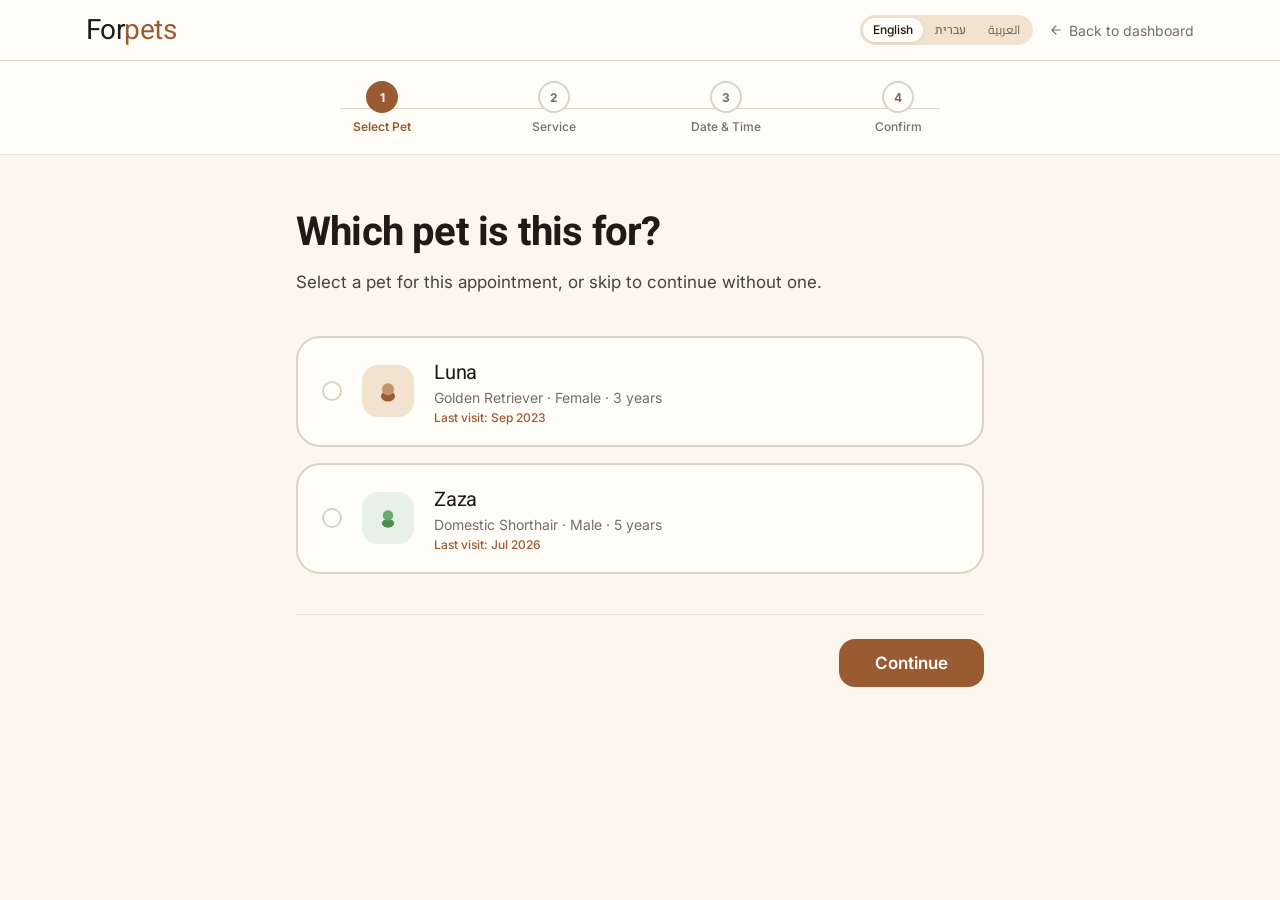
==== commit 71dec95b: "Batch 1: fetch i18n, remove email promises, remove per-vet, 20-min duration, optional pet, remove cl" ====
--- a/book-appointment.html
+++ b/book-appointment.html
@@ -376,7 +376,7 @@
   <!-- STEP 1: SELECT PET -->
   <div class="step-panel active" id="step-1">
     <h1 class="step-heading" data-i18n="booking.step1.heading">Which pet is this for?</h1>
-    <p class="step-sub" data-i18n="booking.step1.sub">Select a pet from your registered animals, or add a new one.</p>
+    <p class="step-sub" data-i18n="booking.step1.sub">Select a pet for this appointment, or skip to continue without one.</p>
     <div class="radio-grid radio-grid-1">
       <label class="radio-card" onclick="selectCard(this, 'pet')">
         <input type="radio" name="pet" value="luna">
@@ -408,21 +408,10 @@
           <div class="radio-card-meta" data-i18n="booking.step1.zazaLastVisit">Last visit: Jul 2026</div>
         </div>
       </label>
-      <label class="radio-card" style="border-style:dashed;background:var(--bg);" onclick="selectCard(this, 'pet')">
-        <input type="radio" name="pet" value="new">
-        <div class="radio-indicator"><div class="radio-inner-dot"></div></div>
-        <div class="radio-card-icon" style="background:var(--surface-warm);">
-          <svg width="24" height="24" viewBox="0 0 24 24" fill="none" stroke="var(--muted)" stroke-width="1.5"><circle cx="12" cy="12" r="9"/><path d="M12 8v8M8 12h8"/></svg>
-        </div>
-        <div class="radio-card-content">
-          <div class="radio-card-name" style="color:var(--muted);" data-i18n="booking.step1.addPetName">Add a new pet</div>
-          <div class="radio-card-desc" data-i18n="booking.step1.addPetDesc">Register a new animal to your account</div>
-        </div>
-      </label>
     </div>
     <div class="step-actions">
       <span></span>
-      <button class="btn-next" onclick="nextStep(1)" id="btn-next-1" disabled data-i18n="booking.continue">Continue</button>
+      <button class="btn-next" onclick="nextStep(1)" id="btn-next-1" data-i18n="booking.continue">Continue</button>
     </div>
   </div>
 
@@ -480,20 +469,9 @@
   <div class="step-panel" id="step-3">
     <h1 class="step-heading" data-i18n="booking.step3.heading">Choose a date and time</h1>
     <p class="step-sub" data-i18n="booking.step3.sub">Available slots are shown in green. We're open Sunday–Thursday and Saturday mornings.</p>
-    <div class="date-grid">
-      <div class="date-picker-section">
-        <label for="appt-date" data-i18n="booking.step3.preferredDate">Preferred date</label>
-        <input type="date" class="date-input" id="appt-date" min="2026-09-12" value="2026-09-15" onchange="updateSlots(this.value)">
-      </div>
-      <div class="date-picker-section">
-        <label data-i18n="booking.step3.vetPreference">Veterinarian preference</label>
-        <select class="date-input" style="cursor:pointer;appearance:auto;">
-          <option data-i18n="booking.step3.noPreference">No preference</option>
-          <option>Dr. Hana Khalil</option>
-          <option>Dr. Omar Barakat</option>
-          <option>Dr. Laila Nassar</option>
-        </select>
-      </div>
+    <div class="date-picker-section" style="margin-bottom:32px;">
+      <label for="appt-date" data-i18n="booking.step3.preferredDate">Preferred date</label>
+      <input type="date" class="date-input" id="appt-date" min="2026-09-12" value="2026-09-15" onchange="updateSlots(this.value)">
     </div>
     <p class="time-slots-label">Available time slots — Monday, 15 Sep 2026</p>
     <div class="time-slots" id="time-slots">
@@ -527,17 +505,16 @@
   <!-- STEP 4: CONFIRM -->
   <div class="step-panel" id="step-4">
     <h1 class="step-heading" data-i18n="booking.step4.heading">Confirm your booking</h1>
-    <p class="step-sub" data-i18n="booking.step4.sub">Please review the details below. A confirmation will be sent to your email.</p>
+    <p class="step-sub" data-i18n="booking.step4.sub">Please review the details below.</p>
     <div class="confirm-card">
       <div class="confirm-header">
         <div class="confirm-header-title" id="confirm-service-title">Vaccine Appointment</div>
       </div>
       <div class="confirm-rows">
-        <div class="confirm-row"><span class="confirm-row-label" data-i18n="booking.step4.labelPet">Pet</span><span class="confirm-row-value" id="confirm-pet">Luna — Golden Retriever</span></div>
+        <div class="confirm-row"><span class="confirm-row-label" data-i18n="booking.step4.labelPet">Pet</span><span class="confirm-row-value" id="confirm-pet">—</span></div>
         <div class="confirm-row"><span class="confirm-row-label" data-i18n="booking.step4.labelService">Service</span><span class="confirm-row-value" id="confirm-service">Vaccine Appointment</span></div>
         <div class="confirm-row"><span class="confirm-row-label" data-i18n="booking.step4.labelDate">Date</span><span class="confirm-row-value" id="confirm-date">Monday, 15 Sep 2026</span></div>
         <div class="confirm-row"><span class="confirm-row-label" data-i18n="booking.step4.labelTime">Time</span><span class="confirm-row-value" id="confirm-time">—</span></div>
-        <div class="confirm-row"><span class="confirm-row-label" data-i18n="booking.step4.labelVet">Veterinarian</span><span class="confirm-row-value" data-i18n="booking.step4.vetValue">Dr. Hana Khalil</span></div>
         <div class="confirm-row"><span class="confirm-row-label" data-i18n="booking.step4.labelClinic">Clinic</span><span class="confirm-row-value" data-i18n="booking.step4.clinicValue">Forpets Veterinary Clinic, Dabburiya</span></div>
       </div>
     </div>
@@ -592,10 +569,10 @@
 }
 
 function updateConfirm() {
-  const petNames = { luna: 'Luna — Golden Retriever', zaza: 'Zaza — Domestic Shorthair', new: 'New pet' };
+  const petNames = { luna: 'Luna — Golden Retriever', zaza: 'Zaza — Domestic Shorthair' };
   const serviceNames = { vaccine: 'Vaccine Appointment', surgery: 'Surgery Consultation' };
-  if (selections.pet && document.getElementById('confirm-pet')) {
-    document.getElementById('confirm-pet').textContent = petNames[selections.pet] || selections.pet;
+  if (document.getElementById('confirm-pet')) {
+    document.getElementById('confirm-pet').textContent = selections.pet ? (petNames[selections.pet] || selections.pet) : '—';
   }
   if (selections.service) {
     const sn = serviceNames[selections.service] || selections.service;
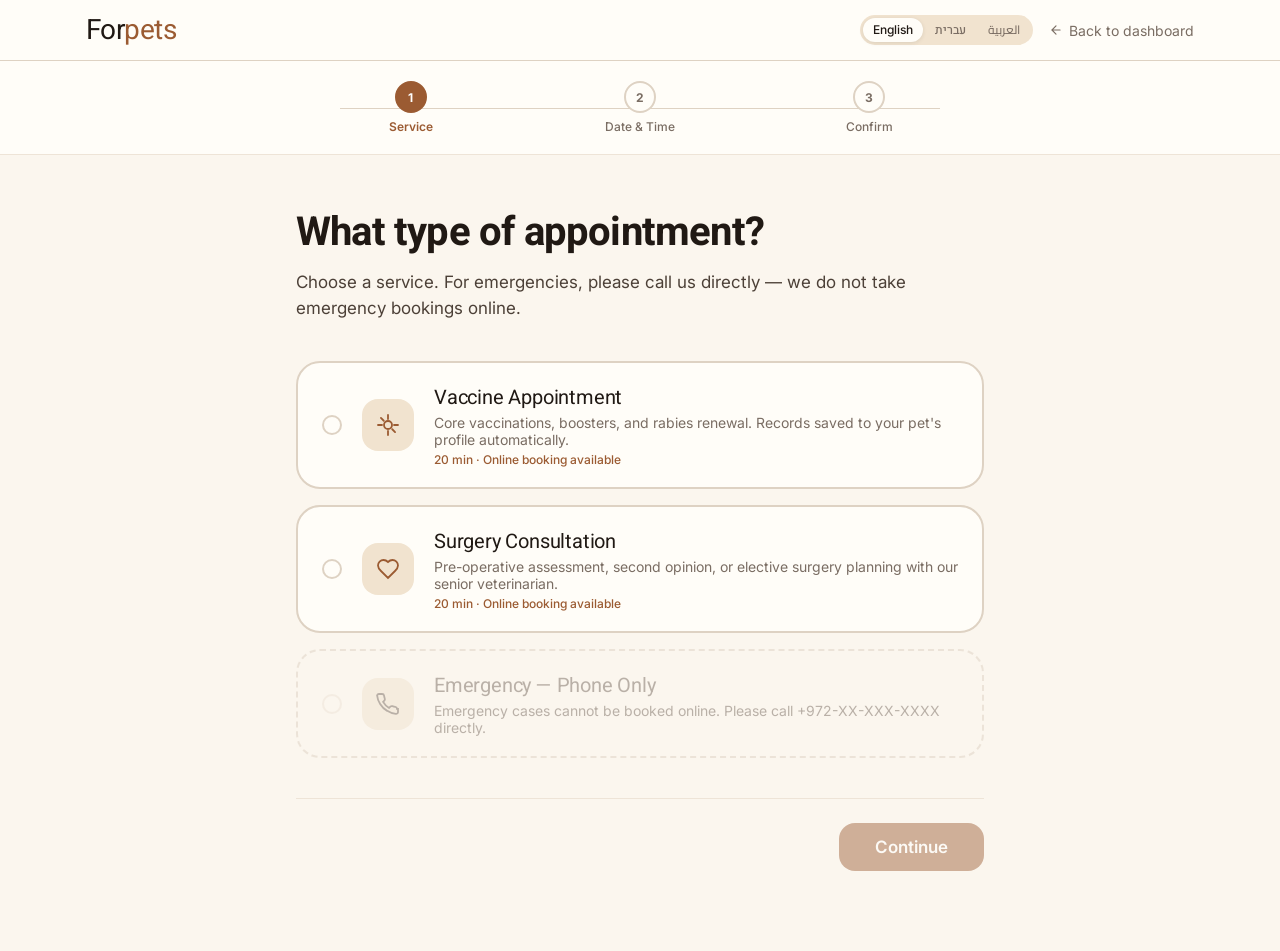
==== commit a422e328: "Batch 1b: duration i18n key, remove pet step from booking, fix responsive CSS 1. Duration label to t" ====
--- a/book-appointment.html
+++ b/book-appointment.html
@@ -354,18 +354,14 @@
     <div class="progress-line"></div>
     <div class="step-item active" id="prog-1">
       <div class="step-circle">1</div>
-      <span class="step-label" data-i18n="booking.progress.selectPet">Select Pet</span>
+      <span class="step-label" data-i18n="booking.progress.service">Service</span>
     </div>
     <div class="step-item" id="prog-2">
       <div class="step-circle">2</div>
-      <span class="step-label" data-i18n="booking.progress.service">Service</span>
+      <span class="step-label" data-i18n="booking.progress.dateTime">Date &amp; Time</span>
     </div>
     <div class="step-item" id="prog-3">
       <div class="step-circle">3</div>
-      <span class="step-label" data-i18n="booking.progress.dateTime">Date &amp; Time</span>
-    </div>
-    <div class="step-item" id="prog-4">
-      <div class="step-circle">4</div>
       <span class="step-label" data-i18n="booking.progress.confirm">Confirm</span>
     </div>
   </div>
@@ -373,50 +369,8 @@
 
 <div class="booking-main">
 
-  <!-- STEP 1: SELECT PET -->
+  <!-- STEP 1: SERVICE -->
   <div class="step-panel active" id="step-1">
-    <h1 class="step-heading" data-i18n="booking.step1.heading">Which pet is this for?</h1>
-    <p class="step-sub" data-i18n="booking.step1.sub">Select a pet for this appointment, or skip to continue without one.</p>
-    <div class="radio-grid radio-grid-1">
-      <label class="radio-card" onclick="selectCard(this, 'pet')">
-        <input type="radio" name="pet" value="luna">
-        <div class="radio-indicator"><div class="radio-inner-dot"></div></div>
-        <div class="radio-card-icon">
-          <svg width="28" height="28" viewBox="0 0 64 64" fill="none">
-            <ellipse cx="32" cy="44" rx="16" ry="12" fill="#9b5b32"/>
-            <circle cx="32" cy="28" r="14" fill="#c4946a"/>
-          </svg>
-        </div>
-        <div class="radio-card-content">
-          <div class="radio-card-name">Luna</div>
-          <div class="radio-card-desc" data-i18n="booking.step1.lunaDesc">Golden Retriever · Female · 3 years</div>
-          <div class="radio-card-meta" data-i18n="booking.step1.lunaLastVisit">Last visit: Sep 2023</div>
-        </div>
-      </label>
-      <label class="radio-card" onclick="selectCard(this, 'pet')">
-        <input type="radio" name="pet" value="zaza">
-        <div class="radio-indicator"><div class="radio-inner-dot"></div></div>
-        <div class="radio-card-icon" style="background:#e8f0ea;">
-          <svg width="28" height="28" viewBox="0 0 64 64" fill="none">
-            <ellipse cx="32" cy="44" rx="14" ry="10" fill="#4f8a4f"/>
-            <circle cx="32" cy="26" r="12" fill="#6aaa6a"/>
-          </svg>
-        </div>
-        <div class="radio-card-content">
-          <div class="radio-card-name">Zaza</div>
-          <div class="radio-card-desc" data-i18n="booking.step1.zazaDesc">Domestic Shorthair · Male · 5 years</div>
-          <div class="radio-card-meta" data-i18n="booking.step1.zazaLastVisit">Last visit: Jul 2026</div>
-        </div>
-      </label>
-    </div>
-    <div class="step-actions">
-      <span></span>
-      <button class="btn-next" onclick="nextStep(1)" id="btn-next-1" data-i18n="booking.continue">Continue</button>
-    </div>
-  </div>
-
-  <!-- STEP 2: SERVICE -->
-  <div class="step-panel" id="step-2">
     <h1 class="step-heading" data-i18n="booking.step2.heading">What type of appointment?</h1>
     <p class="step-sub" data-i18n="booking.step2.sub">Choose a service. For emergencies, please call us directly — we do not take emergency bookings online.</p>
     <div class="radio-grid radio-grid-1">
@@ -431,7 +385,7 @@
         <div class="radio-card-content">
           <div class="radio-card-name" data-i18n="booking.step2.vaccineTitle">Vaccine Appointment</div>
           <div class="radio-card-desc" data-i18n="booking.step2.vaccineDesc">Core vaccinations, boosters, and rabies renewal. Records saved to your pet's profile automatically.</div>
-          <div class="radio-card-meta" data-i18n="booking.step2.vaccineMeta">Typically 20–30 min · Online booking available</div>
+          <div class="radio-card-meta" data-i18n="booking.step2.vaccineMeta">{dur} min · Online booking available</div>
         </div>
       </label>
       <label class="radio-card" onclick="selectCard(this, 'service')">
@@ -445,7 +399,7 @@
         <div class="radio-card-content">
           <div class="radio-card-name" data-i18n="booking.step2.surgeryTitle">Surgery Consultation</div>
           <div class="radio-card-desc" data-i18n="booking.step2.surgeryDesc">Pre-operative assessment, second opinion, or elective surgery planning with our senior veterinarian.</div>
-          <div class="radio-card-meta" data-i18n="booking.step2.surgeryMeta">Typically 45–60 min · Online booking available</div>
+          <div class="radio-card-meta" data-i18n="booking.step2.surgeryMeta">{dur} min · Online booking available</div>
         </div>
       </label>
       <div class="radio-card" style="opacity:0.5;cursor:default;background:var(--bg);border-style:dashed;">
@@ -460,13 +414,13 @@
       </div>
     </div>
     <div class="step-actions">
-      <button class="btn-back" onclick="prevStep(2)" data-i18n="booking.back">← Back</button>
-      <button class="btn-next" onclick="nextStep(2)" id="btn-next-2" disabled data-i18n="booking.continue">Continue</button>
+      <span></span>
+      <button class="btn-next" onclick="nextStep(1)" id="btn-next-1" disabled data-i18n="booking.continue">Continue</button>
     </div>
   </div>
 
-  <!-- STEP 3: DATE & TIME -->
-  <div class="step-panel" id="step-3">
+  <!-- STEP 2: DATE & TIME -->
+  <div class="step-panel" id="step-2">
     <h1 class="step-heading" data-i18n="booking.step3.heading">Choose a date and time</h1>
     <p class="step-sub" data-i18n="booking.step3.sub">Available slots are shown in green. We're open Sunday–Thursday and Saturday mornings.</p>
     <div class="date-picker-section" style="margin-bottom:32px;">
@@ -494,16 +448,16 @@
     </div>
     <p class="availability-note">
       <svg width="12" height="12" viewBox="0 0 12 12" fill="none"><circle cx="6" cy="6" r="5" stroke="var(--muted)" stroke-width="1.5"/><path d="M6 4v3M6 8.5v.5" stroke="var(--muted)" stroke-width="1.5" stroke-linecap="round"/></svg>
-      <span data-i18n="booking.step3.slotsNote">Grey slots are already booked. Slots shown for Dr. Hana Khalil. Select to reserve.</span>
+      <span data-i18n="booking.step3.slotsNote">Grey slots are already booked. Select to reserve.</span>
     </p>
     <div class="step-actions">
-      <button class="btn-back" onclick="prevStep(3)" data-i18n="booking.back">← Back</button>
-      <button class="btn-next" onclick="nextStep(3)" id="btn-next-3" disabled data-i18n="booking.continue">Continue</button>
+      <button class="btn-back" onclick="prevStep(2)" data-i18n="booking.back">← Back</button>
+      <button class="btn-next" onclick="nextStep(2)" id="btn-next-2" disabled data-i18n="booking.continue">Continue</button>
     </div>
   </div>
 
-  <!-- STEP 4: CONFIRM -->
-  <div class="step-panel" id="step-4">
+  <!-- STEP 3: CONFIRM -->
+  <div class="step-panel" id="step-3">
     <h1 class="step-heading" data-i18n="booking.step4.heading">Confirm your booking</h1>
     <p class="step-sub" data-i18n="booking.step4.sub">Please review the details below.</p>
     <div class="confirm-card">
@@ -511,7 +465,6 @@
         <div class="confirm-header-title" id="confirm-service-title">Vaccine Appointment</div>
       </div>
       <div class="confirm-rows">
-        <div class="confirm-row"><span class="confirm-row-label" data-i18n="booking.step4.labelPet">Pet</span><span class="confirm-row-value" id="confirm-pet">—</span></div>
         <div class="confirm-row"><span class="confirm-row-label" data-i18n="booking.step4.labelService">Service</span><span class="confirm-row-value" id="confirm-service">Vaccine Appointment</span></div>
         <div class="confirm-row"><span class="confirm-row-label" data-i18n="booking.step4.labelDate">Date</span><span class="confirm-row-value" id="confirm-date">Monday, 15 Sep 2026</span></div>
         <div class="confirm-row"><span class="confirm-row-label" data-i18n="booking.step4.labelTime">Time</span><span class="confirm-row-value" id="confirm-time">—</span></div>
@@ -522,7 +475,7 @@
       <strong>Cancellation policy:</strong> Please cancel or reschedule at least 24 hours before your appointment. For same-day changes, call the clinic directly.
     </div>
     <div class="step-actions">
-      <button class="btn-back" onclick="prevStep(4)" data-i18n="booking.back">← Back</button>
+      <button class="btn-back" onclick="prevStep(3)" data-i18n="booking.back">← Back</button>
       <button class="btn-next" onclick="confirmBooking()" data-i18n="booking.step4.confirmBtn">Confirm Appointment</button>
     </div>
   </div>
@@ -534,10 +487,9 @@
         <svg width="36" height="36" viewBox="0 0 24 24" fill="none" stroke="currentColor" stroke-width="2" stroke-linecap="round"><path d="M9 12l2 2 4-4"/><circle cx="12" cy="12" r="9"/></svg>
       </div>
       <h1 class="success-title" data-i18n="booking.success.title">You're booked!</h1>
-      <p class="success-sub" data-i18n="booking.success.sub">Your appointment has been confirmed. A reminder will be sent to your email 24 hours before.</p>
+      <p class="success-sub" data-i18n="booking.success.sub">Your appointment is confirmed.</p>
       <div class="success-actions">
         <a href="dashboard-owner.html" class="btn-secondary" data-i18n="booking.success.backToDashboard">Back to Dashboard</a>
-        <a href="pet-profile.html" class="btn-outline" data-i18n="booking.success.viewProfile">View Luna's Profile</a>
       </div>
     </div>
   </div>
@@ -546,7 +498,7 @@
 
 <script>
 let currentStep = 1;
-const selections = { pet: null, service: null, time: null };
+const selections = { service: null, time: null };
 
 function selectCard(el, type) {
   el.closest('.radio-grid').querySelectorAll('.radio-card').forEach(c => c.classList.remove('selected'));
@@ -554,8 +506,7 @@
   const radio = el.querySelector('input[type="radio"]');
   if (radio) radio.checked = true;
   selections[type] = radio ? radio.value : type;
-  const btnId = type === 'pet' ? 'btn-next-1' : 'btn-next-2';
-  const btn = document.getElementById(btnId);
+  const btn = document.getElementById('btn-next-1');
   if (btn) btn.disabled = false;
   updateConfirm();
 }
@@ -564,16 +515,12 @@
   document.querySelectorAll('.time-slot.selected').forEach(t => t.classList.remove('selected'));
   el.classList.add('selected');
   selections.time = el.textContent.trim();
-  document.getElementById('btn-next-3').disabled = false;
+  document.getElementById('btn-next-2').disabled = false;
   updateConfirm();
 }
 
 function updateConfirm() {
-  const petNames = { luna: 'Luna — Golden Retriever', zaza: 'Zaza — Domestic Shorthair' };
   const serviceNames = { vaccine: 'Vaccine Appointment', surgery: 'Surgery Consultation' };
-  if (document.getElementById('confirm-pet')) {
-    document.getElementById('confirm-pet').textContent = selections.pet ? (petNames[selections.pet] || selections.pet) : '—';
-  }
   if (selections.service) {
     const sn = serviceNames[selections.service] || selections.service;
     document.getElementById('confirm-service').textContent = sn;
@@ -607,7 +554,7 @@
 }
 
 function confirmBooking() {
-  document.getElementById('step-4').classList.remove('active');
+  document.getElementById('step-3').classList.remove('active');
   document.getElementById('step-success').classList.add('active');
   document.querySelectorAll('.step-item').forEach(s => { s.classList.remove('active'); s.classList.add('done'); });
   window.scrollTo({ top: 0, behavior: 'smooth' });
@@ -623,7 +570,7 @@
   document.querySelector('.time-slots-label').textContent = 'Available time slots — ' + label;
   document.querySelectorAll('.time-slot.selected').forEach(t => t.classList.remove('selected'));
   selections.time = null;
-  document.getElementById('btn-next-3').disabled = true;
+  document.getElementById('btn-next-2').disabled = true;
 }
 </script>
 <script src="i18n/i18n.js"></script>
